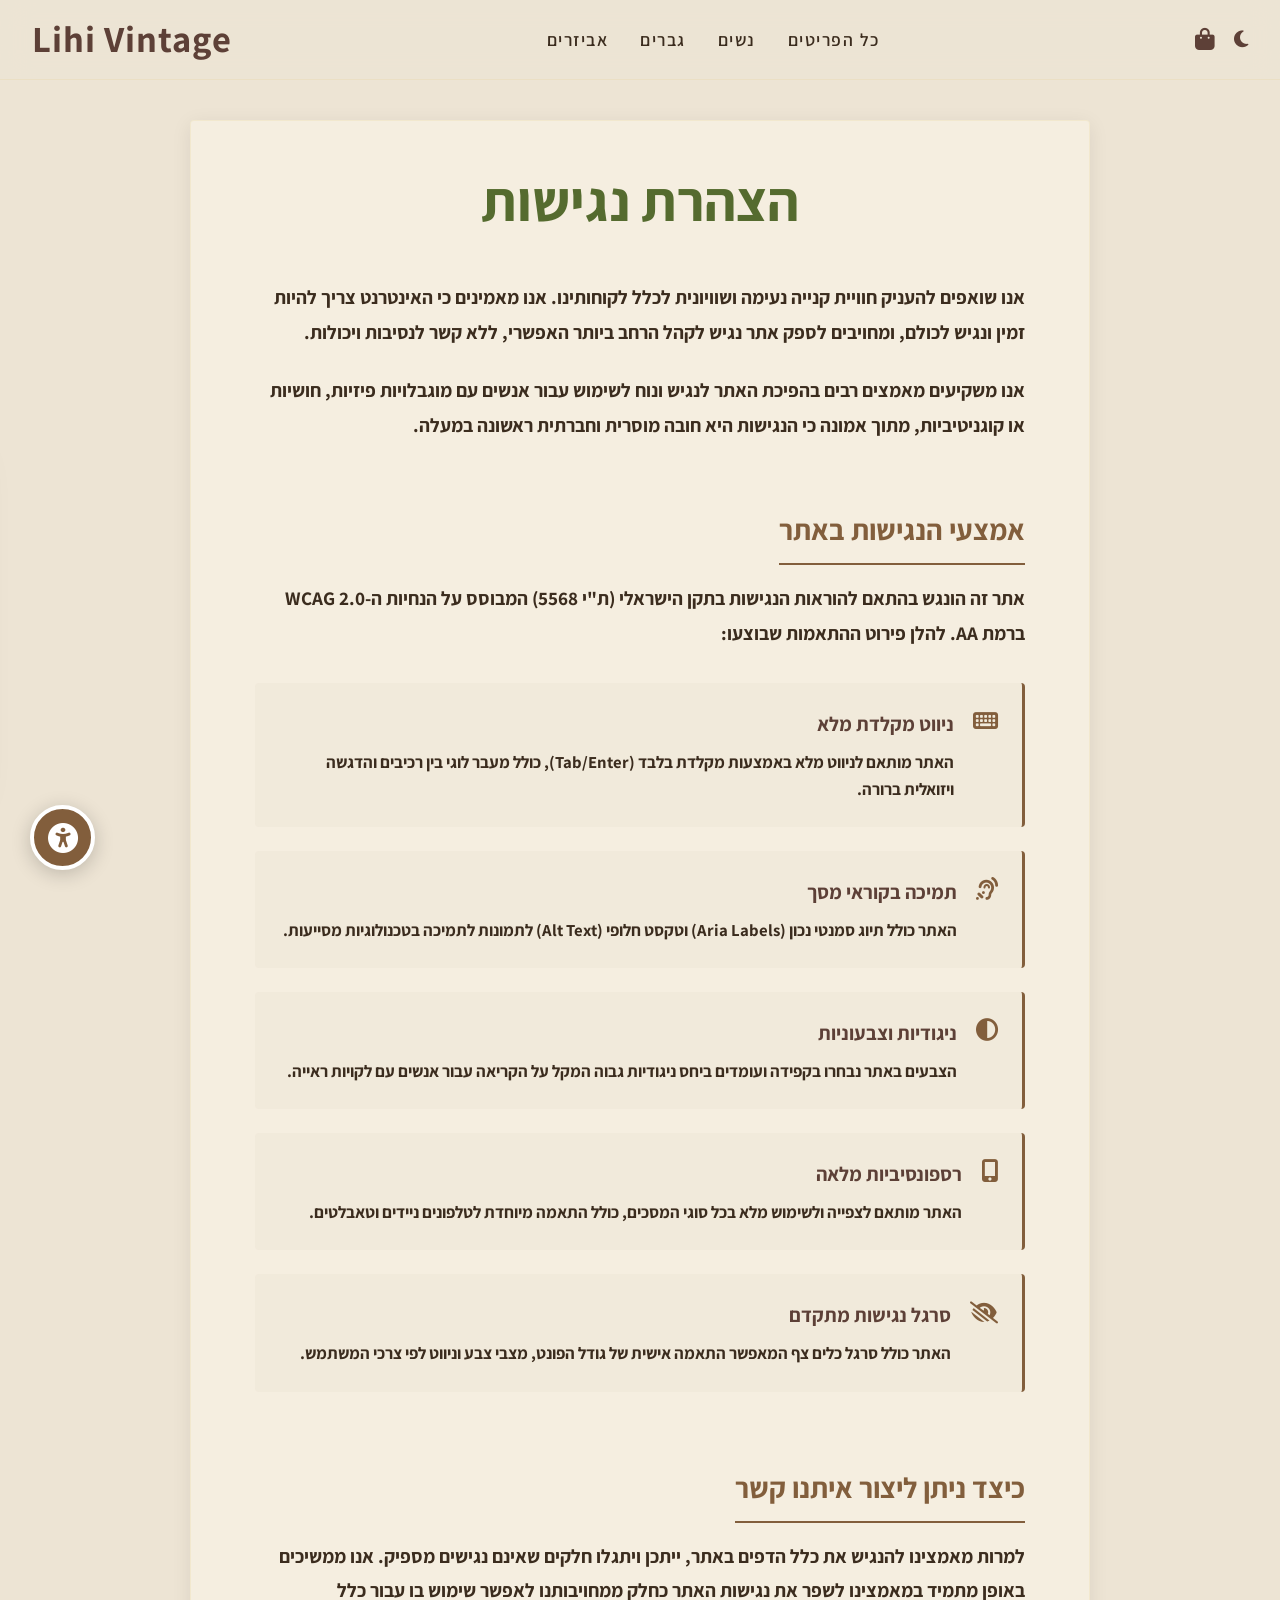
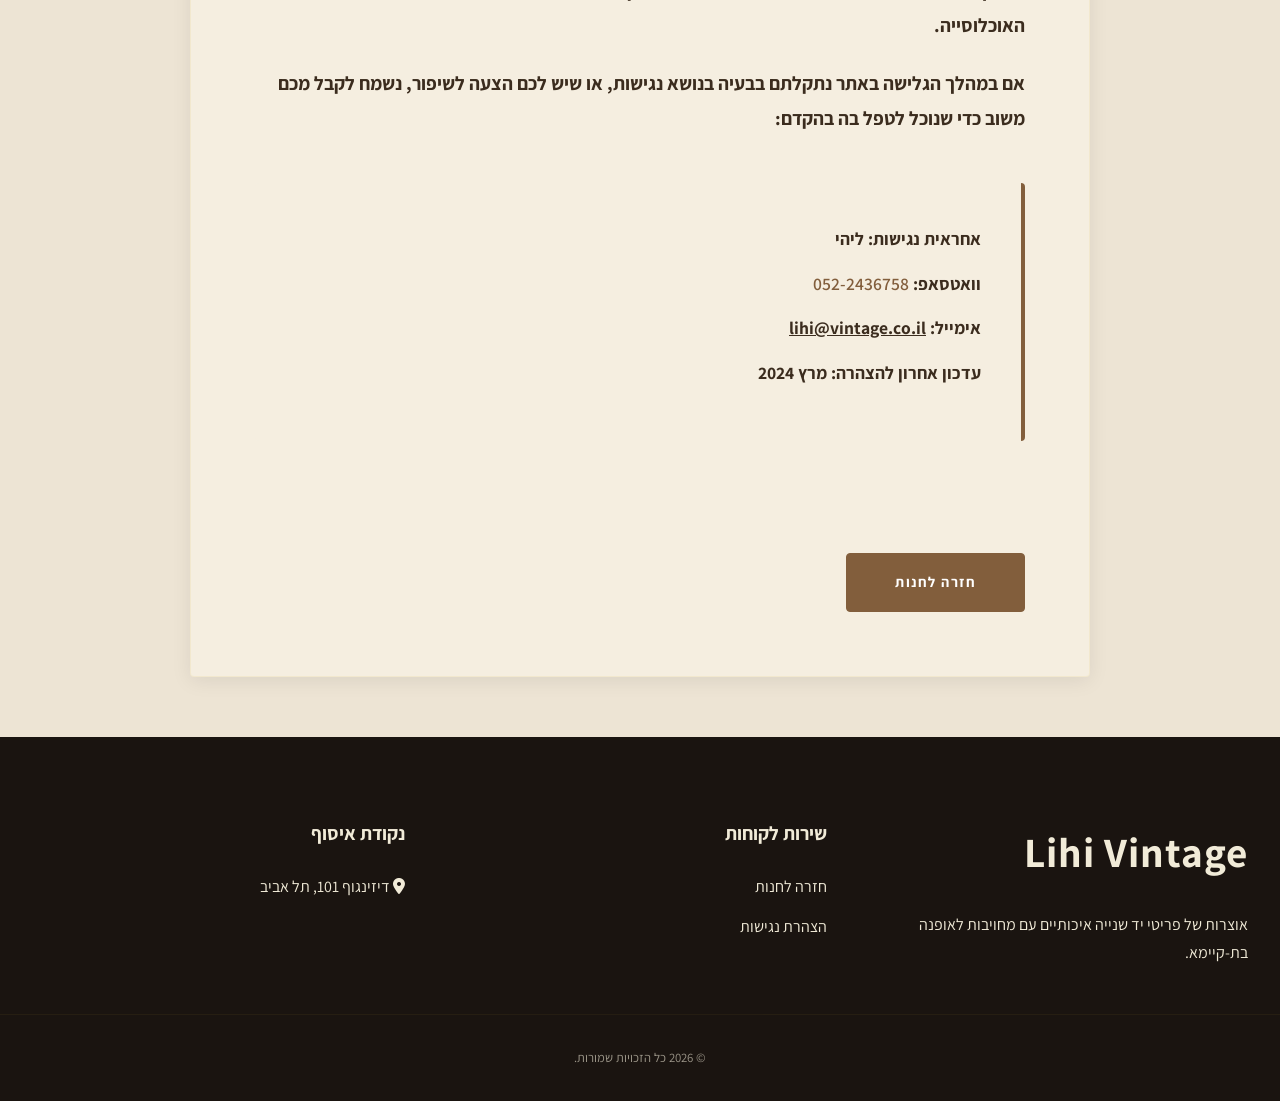
==== accessibility.html @ e2517058 "Add files via upload" ====
<!DOCTYPE html>
<html lang="he" dir="rtl">
<head>
    <meta charset="UTF-8">
    <meta name="viewport" content="width=device-width, initial-scale=1.0">
    <title>הצהרת נגישות | ליהי וינטג'</title>
    <!-- Google Fonts -->
    <link rel="preconnect" href="https://fonts.googleapis.com">
    <link rel="preconnect" href="https://fonts.gstatic.com" crossorigin>
    <link href="https://fonts.googleapis.com/css2?family=Assistant:wght@200;400;600;700&family=Playfair+Display:ital,wght@0,400;0,700;1,400&display=swap" rel="stylesheet">
    <!-- Font Awesome -->
    <link rel="stylesheet" href="https://cdnjs.cloudflare.com/ajax/libs/font-awesome/6.4.0/css/all.min.css">
    <!-- Style -->
    <link rel="stylesheet" href="style.css">
    <style>
        .page-content {
            padding: 40px 0 60px;
            min-height: 50vh;
        }
        .statement-container {
            max-width: 900px;
            margin: 0 auto;
            background-color: var(--card-bg); /* Subtle lift from background */
            padding: 2rem 4rem 4rem;
            border-radius: var(--border-radius);
            box-shadow: var(--shadow);
            border: 1px solid var(--footer-border); /* Subtle border for structure */
        }
        .statement-container h1 {
            font-size: 3.5rem;
            margin: 0 0 2rem 0;
            color: var(--secondary-color); /* Premium Vintage Green */
            text-align: center;
        }
        .statement-container h2 {
            font-size: 1.8rem;
            margin: 2.5rem 0 1rem;
            color: var(--accent-color);
            border-bottom: 2px solid var(--accent-color);
            padding-bottom: 0.5rem;
            display: inline-block;
        }
        .statement-container p {
            margin-bottom: 1.5rem;
            line-height: 1.8;
            font-size: 1.2rem;
            color: var(--text-color);
        }
        .statement-container ul {
            margin: 2rem 0;
            padding: 0;
            list-style: none;
        }
        .statement-container li {
            position: relative;
            padding: 1.5rem;
            margin-bottom: 1.5rem;
            background: rgba(var(--accent-color-rgb, 130, 94, 60), 0.03);
            border-right: 3px solid var(--accent-color);
            border-radius: 4px;
            display: flex;
            align-items: flex-start;
            gap: 1.2rem;
            transition: var(--transition);
        }
        .statement-container li:hover {
            background: rgba(var(--accent-color-rgb, 130, 94, 60), 0.08);
            transform: translateX(-5px);
        }
        .statement-container li i {
            font-size: 1.4rem;
            color: var(--accent-color);
            margin-top: 0.2rem;
        }
        .statement-container li strong {
            display: block;
            margin-bottom: 0.5rem;
            color: var(--primary-color);
            font-size: 1.25rem;
        }
        .statement-container li span {
            font-size: 1.05rem;
            color: var(--text-color);
            line-height: 1.5;
        }
        .back-home-link {
            display: inline-block;
            margin: 4rem auto 0;
            padding: 1rem 3rem;
            text-decoration: none;
            border: 1px solid var(--accent-color);
            border-radius: 4px;
            font-weight: 700;
            text-transform: uppercase;
            letter-spacing: 1.5px;
            transition: var(--transition);
        }
        .back-home-link:hover {
            background-color: var(--accent-color);
            color: var(--white);
            transform: translateY(-2px);
        }
        .contact-box {
            background-color: var(--card-bg);
            padding: 2.5rem;
            border-right: 4px solid var(--accent-color);
            margin: 3rem 0;
            border-radius: var(--border-radius);
        }
        .contact-box p {
            margin-bottom: 0.8rem;
            font-size: 1.1rem;
        }
        @media (max-width: 600px) {
            .statement-container {
                padding: 1rem 1.2rem 2.5rem;
            }
            .statement-container h1 {
                font-size: 2.2rem;
                margin-bottom: 1.5rem;
            }
            .page-content {
                padding: 20px 0 40px;
            }
        }
    </style>
</head>
<body>
    <!-- Header -->
    <header>
        <div class="container header-content">
            <div class="header-actions">
                <button id="themeToggle" class="theme-toggle" aria-label="החלפת מצב יום/לילה">
                    <i class="fa-solid fa-moon"></i>
                </button>
                <button class="menu-trigger" aria-label="פתיחת תפריט">
                    <a href="index.html#menu" style="color: inherit;"><i class="fa-solid fa-bars"></i></a>
                </button>
                <a href="index.html#cart" class="cart-trigger" aria-label="צפייה בסל הקניות">
                    <div class="cart-icon">
                        <i class="fa-solid fa-shopping-bag" aria-hidden="true"></i>
                    </div>
                </a>
            </div>
            <nav class="nav-links">
                <a href="index.html">כל הפריטים</a>
                <a href="index.html?cat=women">נשים</a>
                <a href="index.html?cat=men">גברים</a>
                <a href="index.html?cat=accessories">אביזרים</a>
            </nav>
            <div class="logo serif"><a href="index.html" style="color: inherit; text-decoration: none;">Lihi Vintage</a></div>
        </div>
    </header>

    <main class="page-content container">
        <article class="statement-container serif">
            <h1>הצהרת נגישות</h1>
            <p>אנו שואפים להעניק חוויית קנייה נעימה ושוויונית לכלל לקוחותינו. אנו מאמינים כי האינטרנט צריך להיות זמין ונגיש לכולם, ומחויבים לספק אתר נגיש לקהל הרחב ביותר האפשרי, ללא קשר לנסיבות ויכולות.</p>
            
            <p>אנו משקיעים מאמצים רבים בהפיכת האתר לנגיש ונוח לשימוש עבור אנשים עם מוגבלויות פיזיות, חושיות או קוגניטיביות, מתוך אמונה כי הנגישות היא חובה מוסרית וחברתית ראשונה במעלה.</p>
            
            <h2>אמצעי הנגישות באתר</h2>
            <p>אתר זה הונגש בהתאם להוראות הנגישות בתקן הישראלי (ת"י 5568) המבוסס על הנחיות ה-WCAG 2.0 ברמת AA. להלן פירוט ההתאמות שבוצעו:</p>
            <ul>
                <li>
                    <i class="fa-solid fa-keyboard"></i>
                    <div>
                        <strong>ניווט מקלדת מלא</strong>
                        <span>האתר מותאם לניווט מלא באמצעות מקלדת בלבד (Tab/Enter), כולל מעבר לוגי בין רכיבים והדגשה ויזואלית ברורה.</span>
                    </div>
                </li>
                <li>
                    <i class="fa-solid fa-ear-listen"></i>
                    <div>
                        <strong>תמיכה בקוראי מסך</strong>
                        <span>האתר כולל תיוג סמנטי נכון (Aria Labels) וטקסט חלופי (Alt Text) לתמונות לתמיכה בטכנולוגיות מסייעות.</span>
                    </div>
                </li>
                <li>
                    <i class="fa-solid fa-circle-half-stroke"></i>
                    <div>
                        <strong>ניגודיות וצבעוניות</strong>
                        <span>הצבעים באתר נבחרו בקפידה ועומדים ביחס ניגודיות גבוה המקל על הקריאה עבור אנשים עם לקויות ראייה.</span>
                    </div>
                </li>
                <li>
                    <i class="fa-solid fa-mobile-screen-button"></i>
                    <div>
                        <strong>רספונסיביות מלאה</strong>
                        <span>האתר מותאם לצפייה ולשימוש מלא בכל סוגי המסכים, כולל התאמה מיוחדת לטלפונים ניידים וטאבלטים.</span>
                    </div>
                </li>
                <li>
                    <i class="fa-solid fa-eye-low-vision"></i>
                    <div>
                        <strong>סרגל נגישות מתקדם</strong>
                        <span>האתר כולל סרגל כלים צף המאפשר התאמה אישית של גודל הפונט, מצבי צבע וניווט לפי צרכי המשתמש.</span>
                    </div>
                </li>
            </ul>

            <h2>כיצד ניתן ליצור איתנו קשר</h2>
            <p>למרות מאמצינו להנגיש את כלל הדפים באתר, ייתכן ויתגלו חלקים שאינם נגישים מספיק. אנו ממשיכים באופן מתמיד במאמצינו לשפר את נגישות האתר כחלק ממחויבותנו לאפשר שימוש בו עבור כלל האוכלוסייה.</p>
            <p>אם במהלך הגלישה באתר נתקלתם בבעיה בנושא נגישות, או שיש לכם הצעה לשיפור, נשמח לקבל מכם משוב כדי שנוכל לטפל בה בהקדם:</p>
            
            <div class="contact-box serif">
                <p><strong>אחראית נגישות:</strong> ליהי</p>
                <p><strong>וואטסאפ:</strong> <a href="https://wa.me/972522436758" style="color: var(--accent-color); font-weight: 600;">052-2436758</a></p>
                <p><strong>אימייל:</strong> <a href="mailto:lihi@vintage.co.il" style="color: inherit; text-decoration: underline;">lihi@vintage.co.il</a></p>
                <p><strong>עדכון אחרון להצהרה:</strong> מרץ 2024</p>
            </div>

            <a href="index.html" class="btn btn-primary back-home-link">חזרה לחנות</a>
        </article>
    </main>

    <!-- Footer -->
    <footer>
        <div class="container footer-content">
            <div class="footer-section">
                <div class="footer-logo serif">Lihi Vintage</div>
                <p>אוצרות של פריטי יד שנייה איכותיים עם מחויבות לאופנה בת-קיימא.</p>
            </div>
            <div class="footer-section">
                <h3>שירות לקוחות</h3>
                <ul class="footer-links">
                    <li><a href="index.html">חזרה לחנות</a></li>
                    <li><a href="accessibility.html">הצהרת נגישות</a></li>
                </ul>
            </div>
            <div class="footer-section">
                <h3>נקודת איסוף</h3>
                <p><i class="fa-solid fa-location-dot"></i> דיזינגוף 101, תל אביב</p>
            </div>
        </div>
        <div class="container footer-bottom">
            <p>&copy; 2026 כל הזכויות שמורות.</p>
        </div>
    </footer>
    <script>
        // Simple Theme Setup for Static Pages
        const themeToggle = document.getElementById('themeToggle');
        const html = document.documentElement;

        function setupTheme() {
            const savedTheme = localStorage.getItem('lihi-theme') || 'light';
            html.setAttribute('data-theme', savedTheme);
            updateThemeIcon(savedTheme);
        }

        function updateThemeIcon(theme) {
            if (!themeToggle) return;
            const icon = themeToggle.querySelector('i');
            icon.className = theme === 'dark' ? 'fa-solid fa-sun' : 'fa-solid fa-moon';
        }

        themeToggle.addEventListener('click', () => {
            const currentTheme = html.getAttribute('data-theme');
            const newTheme = currentTheme === 'light' ? 'dark' : 'light';
            html.setAttribute('data-theme', newTheme);
            localStorage.setItem('lihi-theme', newTheme);
            updateThemeIcon(newTheme);
        });

        setupTheme();
    </script>
    <script src="accessibility-bar.js"></script>
</body>
</html>
---- style.css ----
:root {
    /* Light Theme Colors (Relaxed Boutique Feel) */
    --primary-color: #5d4037;
    --primary-light: #8d6e63;
    --secondary-color: #556b2f;
    --accent-color: #825e3c;
    --bg-color: #ede4d4;        /* Warm Linen/Sand */
    --card-bg: #f5eee0;         /* Soft Off-White Surface */
    --text-color: #3b2c1e;      /* Deep Brown (Softer than black) */
    --white: #ffffff;
    --header-bg: rgba(237, 228, 212, 0.95);
    --footer-bg: #1a1410;
    --footer-text: #f1ebd8;
    --footer-border: rgba(212, 175, 55, 0.1);
    
    /* Global Settings */
    
    /* Global Settings */
    --transition: all 0.3s cubic-bezier(0.4, 0, 0.2, 1);
    --shadow: 0 4px 20px rgba(0, 0, 0, 0.08);
    --border-radius: 4px;
    --header-height: 80px;
}

[data-theme="dark"] {
    --primary-color: #f1ebd8;   /* Warm Ivory for text */
    --accent-color: #d4af37;    /* Metallic Gold */
    --bg-color: #1a1410;        /* Deep Coffee */
    --card-bg: #211b15;         /* Lighter Coffee Surface */
    --text-color: #f1ebd8;      /* Warm Ivory for text */
    --white: #ffffff;           /* Pure white for strict cases */
    --header-bg: rgba(26, 20, 16, 0.95);
    --footer-bg: #120e0a;
    --footer-text: #f1ebd8;
    --footer-border: rgba(212, 175, 55, 0.1);
    --shadow: 0 10px 40px rgba(0, 0, 0, 0.6);
}

/* Global fixes for Dark Mode Contrast - Force dark text on light/gold buttons */
[data-theme="dark"] .btn-primary,
[data-theme="dark"] .filter-btn.active,
[data-theme="dark"] .cart-badge,
[data-theme="dark"] .add-to-cart-btn:not(.in-cart),
[data-theme="dark"] .mobile-links a.active {
    color: #1a1410 !important;
    font-weight: 700;
}

[data-theme="dark"] .add-to-cart-btn.in-cart {
    background-color: var(--secondary-color);
    color: #fff !important;
}

* {
    margin: 0;
    padding: 0;
    box-sizing: border-box;
}

body {
    font-family: 'Assistant', sans-serif;
    background-color: var(--bg-color);
    color: var(--text-color);
    line-height: 1.7;
    overflow-x: hidden;
}

h1, h2, h3, h4, .serif {
    font-family: 'Assistant', sans-serif;
    font-weight: 700;
    letter-spacing: normal;
}

a {
    text-decoration: none;
    color: inherit;
    transition: var(--transition);
}

ul {
    list-style: none;
}

button {
    cursor: pointer;
    border: none;
    outline: none;
    background: none;
    font-family: inherit;
    transition: var(--transition);
}

button:focus-visible, a:focus-visible {
    outline: 2px solid var(--accent-color);
    outline-offset: 4px;
}

.container {
    max-width: 1400px;
    margin: 0 auto;
    padding: 0 2rem;
}

/* Header & Navigation */
header {
    height: var(--header-height);
    background-color: var(--header-bg);
    backdrop-filter: blur(15px); /* Increased blur for more glassmorphism feel */
    display: flex;
    align-items: center;
    position: sticky;
    top: 0;
    z-index: 1000;
    border-bottom: 1px solid var(--footer-border);
}

.header-content {
    display: flex;
    justify-content: space-between;
    align-items: center;
    width: 100%;
}

.logo {
    font-size: 2.3rem;
    letter-spacing: 1px;
    color: var(--primary-color);
    font-weight: 700;
    font-family: 'Assistant', sans-serif;
    white-space: nowrap;
}

.nav-links {
    display: flex;
    gap: 2rem;
}

.nav-links a {
    font-size: 1.1rem;
    font-weight: 600;
    text-transform: uppercase;
    letter-spacing: 1.5px;
    position: relative;
    padding: 0.2rem 0;
}

.nav-links a::after {
    content: '';
    position: absolute;
    bottom: -5px;
    left: 0;
    width: 0;
    height: 1px;
    background-color: var(--accent-color);
    transition: var(--transition);
}

.nav-links a:hover::after,
.nav-links a.active::after {
    width: 100%;
}

.header-actions {
    display: flex;
    align-items: center;
    gap: 1.2rem;
}

.theme-toggle {
    background: none;
    border: none;
    cursor: pointer;
    font-size: 1.2rem;
    color: var(--primary-color);
    display: flex;
    align-items: center;
    justify-content: center;
}

.cart-icon {
    position: relative;
    font-size: 1.4rem;
    color: var(--primary-color);
}

.cart-badge {
    position: absolute;
    top: -8px;
    left: -10px; /* Changed from right for RTL */
    background-color: var(--accent-color);
    color: var(--white);
    font-size: 0.7rem;
    width: 18px;
    height: 18px;
    border-radius: 50%;
    display: flex;
    align-items: center;
    justify-content: center;
    font-weight: bold;
}

.menu-trigger {
    display: none;
    font-size: 1.5rem;
    color: var(--primary-color);
}

/* Hero Section */
.hero {
    height: 80vh;
    background: linear-gradient(rgba(0,0,0,0.5), rgba(0,0,0,0.5)), url('images/hero-bg.jpg');
    background-size: cover;
    background-position: center;
    display: flex;
    align-items: center;
    justify-content: center;
    text-align: center;
    color: var(--white); /* This uses white in light mode, but becomes dark in dark mode according to previous step! I should use a fixed light color or a specific variable that is always light. */
    margin-bottom: 4rem;
}

[data-theme="dark"] .hero {
    color: #fdfbf7; /* Force light parchment in dark mode */
}

.hero-content {
    max-width: 800px;
    padding: 0 2rem;
    margin: 0 auto;
}

.hero-content h1 {
    font-size: 4rem;
    margin-bottom: 1rem;
    text-shadow: 2px 2px 10px rgba(0,0,0,0.5);
    color: inherit;
}

.hero-content p {
    font-size: 1.2rem;
    max-width: 600px;
    margin: 0 auto 2rem;
    font-weight: 300;
    text-shadow: 2px 2px 10px rgba(0,0,0,0.5);
}

.btn-primary {
    background-color: var(--accent-color);
    color: #fff;
    padding: 1rem 2.5rem;
    text-transform: uppercase;
    letter-spacing: 2px;
    font-size: 0.9rem;
    font-weight: 600;
    border: 1px solid var(--accent-color);
    cursor: pointer;
    transition: var(--transition);
}

.btn-primary:hover {
    background-color: transparent;
    color: var(--accent-color);
}

[data-theme="dark"] .btn-primary {
    color: var(--bg-color) !important; /* Dark text on gold background */
}

[data-theme="dark"] .btn-primary:hover {
    color: var(--accent-color) !important;
}

.btn-outline {
    background-color: transparent;
    border: 1px solid var(--primary-color);
    color: var(--primary-color);
    padding: 0.8rem 2rem;
    text-transform: uppercase;
    letter-spacing: 1px;
    font-size: 0.85rem;
    font-weight: 600;
    cursor: pointer;
    transition: var(--transition);
    border-radius: 4px;
}

.btn-outline:hover {
    background-color: var(--primary-color);
    color: var(--white);
}

[data-theme="dark"] .btn-outline {
    border-color: var(--accent-color);
    color: var(--accent-color);
}

[data-theme="dark"] .btn-outline:hover {
    background-color: var(--accent-color);
    color: var(--bg-color);
}
.filters {
    margin-bottom: 3rem;
    display: flex;
    justify-content: center;
    gap: 1rem;
    flex-wrap: wrap;
}

.filter-btn {
    padding: 0.6rem 2rem;
    border: 1px solid var(--primary-color);
    border-radius: 30px;
    font-size: 1.05rem;
    font-weight: 600;
    color: var(--text-color);
    background-color: transparent;
    letter-spacing: 1px;
    cursor: pointer;
    transition: var(--transition);
}

.filter-btn.active {
    background-color: var(--primary-color);
    color: var(--bg-color); /* Contrast text */
    border-color: var(--primary-color);
}

/* Product Grid */
.products-grid {
    display: grid;
    grid-template-columns: repeat(auto-fill, minmax(300px, 1fr));
    gap: 3rem 2rem;
    margin-bottom: 6rem;
}

.product-card {
    background-color: var(--card-bg);
    transition: var(--transition);
    box-shadow: var(--shadow);
    border: 1px solid rgba(255, 255, 255, 0.03);
    border-radius: 8px; /* Slightly more rounded */
}

[data-theme="dark"] .product-card {
    border-color: rgba(212, 175, 55, 0.08); /* Sophisticated gold stitch effect */
}

.product-image {
    position: relative;
    height: 400px;
    overflow: hidden;
    margin-bottom: 1rem;
}

.product-image img {
    width: 100%;
    height: 100%;
    object-fit: cover;
    transition: transform 0.6s ease;
}

.product-card:hover .product-image img {
    transform: scale(1.05);
}

.product-info {
    text-align: center;
    padding: 1.5rem;
}

.product-category {
    font-size: 0.8rem;
    text-transform: uppercase;
    color: var(--accent-color);
    margin-bottom: 0.5rem;
    letter-spacing: 1px;
}

.product-title {
    font-size: 1.2rem;
    margin-bottom: 0.3rem;
    color: var(--primary-color);
}

.product-size {
    font-size: 0.85rem;
    color: var(--text-muted);
    margin-bottom: 0.8rem;
}

.product-price {
    font-size: 1.2rem;
    font-weight: 700;
    color: var(--accent-color);
    margin-bottom: 1.2rem;
}

.add-to-cart-btn {
    width: 100%;
    padding: 0.8rem;
    background-color: var(--primary-color);
    color: var(--bg-color);
    border: 1px solid var(--primary-color);
    border-radius: 4px;
    font-weight: 600;
    font-size: 0.9rem;
    transition: var(--transition);
    cursor: pointer;
    text-transform: uppercase;
    letter-spacing: 1px;
}

.add-to-cart-btn.in-cart {
    background-color: var(--secondary-color);
    border-color: var(--secondary-color);
    color: #fff;
}

.add-to-cart-btn.in-cart:hover {
    background-color: var(--accent-color);
    border-color: var(--accent-color);
    opacity: 0.9;
}

/* Cart Drawer */
.cart-overlay {
    position: fixed;
    top: 0;
    right: 0;
    width: 100%;
    height: 100%;
    background-color: rgba(0,0,0,0.5);
    z-index: 2000;
    opacity: 0;
    visibility: hidden;
    transition: var(--transition);
}

.cart-overlay.open {
    opacity: 1;
    visibility: visible;
}

.cart-drawer {
    position: fixed;
    top: 0;
    right: -450px; /* Slide from right */
    width: 450px;
    max-width: 100%;
    height: 100%;
    background-color: var(--bg-color);
    color: var(--text-color);
    z-index: 2001;
    padding: 2rem;
    display: flex;
    flex-direction: column;
    transition: 0.5s ease-in-out;
    box-shadow: -5px 0 30px rgba(0,0,0,0.1); /* Shadow on the left */
}

.cart-overlay.open .cart-drawer {
    right: 0;
}

.cart-header {
    display: flex;
    justify-content: space-between;
    align-items: center;
    margin-bottom: 2rem;
    border-bottom: 1px solid rgba(0, 0, 0, 0.05);
    padding-bottom: 1rem;
}

[data-theme="dark"] .cart-header,
[data-theme="dark"] .cart-footer {
    border-color: rgba(255, 255, 255, 0.05);
}

.close-cart {
    font-size: 1.5rem;
    color: var(--primary-color);
}

.cart-items {
    flex: 1;
    overflow-y: auto;
}

.cart-item {
    display: grid;
    grid-template-columns: 80px 1fr auto;
    gap: 1rem;
    margin-bottom: 1.5rem;
    align-items: center;
    text-align: right;
}

.cart-item img {
    width: 80px;
    height: 100px;
    object-fit: cover;
}

.cart-item-info h4 {
    font-size: 0.95rem;
    margin-bottom: 0.2rem;
    color: var(--primary-color);
}

.cart-item-size {
    font-size: 0.85rem;
    color: var(--text-muted);
    margin-bottom: 0.2rem;
}

.cart-item-price {
    font-size: 0.9rem;
    color: var(--accent-color); /* Bronze/Gold for price visibility */
}

.remove-item {
    color: #ff5252;
    font-size: 1.1rem;
    cursor: pointer;
    background: none;
    border: none;
    padding: 0;
}

.cart-footer {
    border-top: 1px solid rgba(0, 0, 0, 0.05);
    padding-top: 2rem;
}

.cart-total {
    display: flex;
    justify-content: space-between;
    font-size: 1.2rem;
    font-weight: 700;
    margin-bottom: 1.5rem;
}

.btn-checkout {
    display: block;
    width: 100%;
    background-color: var(--primary-color);
    color: var(--bg-color); /* Correctly use contrast */
    padding: 1.2rem;
    text-align: center;
    font-weight: 700;
    text-transform: uppercase;
    letter-spacing: 1.5px;
    cursor: pointer;
    transition: var(--transition);
}

.btn-checkout:hover {
    background-color: var(--accent-color);
    color: #fff;
}

[data-theme="dark"] .btn-checkout {
    background-color: var(--accent-color);
    color: #1a1410 !important; /* Force dark text on gold button in dark mode */
}

[data-theme="dark"] .btn-checkout:hover {
    background-color: #f1ebd8;
}

/* Modal */
.modal-overlay {
    position: fixed;
    top: 0;
    left: 0;
    width: 100%;
    height: 100%;
    background-color: rgba(0,0,0,0.8);
    z-index: 5000;
    display: none;
    align-items: center;
    justify-content: center;
    padding: 1rem;
}

.modal {
    background-color: var(--card-bg);
    width: 100%;
    max-width: 500px;
    padding: 0;
    position: relative;
    border-radius: var(--border-radius);
    text-align: right;
    box-shadow: 0 10px 50px rgba(0,0,0,0.3);
    display: flex;
    flex-direction: column;
    max-height: 85vh;
}

.modal-header {
    padding: 1.5rem 2rem;
    border-bottom: 1px solid rgba(212, 175, 55, 0.1);
    flex-shrink: 0;
    position: relative;
}

.modal-header h2 {
    margin: 0;
    text-align: center;
    color: var(--primary-color);
    font-size: 1.5rem;
}

.modal-body {
    padding: 2rem;
    overflow-y: auto;
    flex: 1;
}

.modal-footer {
    padding: 1.5rem 2rem;
    border-top: 1px solid rgba(212, 175, 55, 0.1);
    flex-shrink: 0;
}

#checkoutForm {
    display: flex;
    flex-direction: column;
    flex: 1;
    overflow: hidden; /* Form doesn't scroll, its body does */
}

.modal-header .close-cart {
    position: absolute;
    left: 1.5rem;
    top: 50%;
    transform: translateY(-50%);
    background: none;
    border: none;
    padding: 0;
    cursor: pointer;
}

.form-group {
    margin-bottom: 1.2rem;
}

.form-group label {
    display: block;
    margin-bottom: 0.5rem;
    font-size: 0.9rem;
    color: var(--text-color);
}

.form-group input, 
.form-group textarea {
    width: 100%;
    padding: 0.8rem;
    border: 1px solid var(--primary-light);
    background-color: var(--bg-color);
    color: var(--text-color);
    border-radius: var(--border-radius);
    text-align: right;
    font-family: inherit;
    font-size: 1rem;
}

.payment-info {
    background-color: var(--bg-color);
    padding: 1rem;
    margin-bottom: 1.5rem;
    border-radius: var(--border-radius);
    font-size: 0.9rem;
    border: 1px dashed var(--accent-color);
    color: var(--text-color);
}

.payment-info strong {
    color: var(--accent-color);
}

/* Dark Mode Modal Tuning */
[data-theme="dark"] .form-group input,
[data-theme="dark"] .form-group textarea {
    border-color: rgba(212, 175, 55, 0.2);
    background-color: rgba(26, 20, 16, 0.5);
}

[data-theme="dark"] .payment-info {
    background-color: rgba(212, 175, 55, 0.05);
}

/* Footer */
footer {
    background-color: var(--footer-bg);
    color: var(--footer-text);
    padding: 5rem 0 2rem;
}

.footer-content {
    display: grid;
    grid-template-columns: repeat(auto-fit, minmax(250px, 1fr));
    gap: 3rem;
    margin-bottom: 3rem;
}

.footer-logo {
    font-size: 2.6rem;
    margin-bottom: 1.5rem;
    color: var(--footer-text);
    font-weight: 700;
    letter-spacing: 1px;
}

.footer-section h3 {
    font-size: 1.2rem;
    margin-bottom: 1.5rem;
}

.footer-links li {
    margin-bottom: 0.8rem;
}

.footer-bottom {
    border-top: 1px solid var(--footer-border);
    padding-top: 2rem;
    text-align: center;
    font-size: 0.8rem;
    color: var(--footer-text);
    opacity: 0.6;
}

/* Mobile Nav Overlay Style */
.drawer-open {
    overflow: hidden !important;
}

.cart-overlay {
    position: fixed;
    top: 0;
    left: 0;
    width: 100%;
    height: 100%;
    background-color: rgba(26, 20, 16, 0.7); /* Deeper dimmed warm overlay */
    z-index: 5000;
    opacity: 0;
    visibility: hidden;
    transition: var(--transition);
}

.cart-overlay.open {
    opacity: 1;
    visibility: visible;
}

.mobile-nav-overlay {
    position: fixed;
    top: 0;
    right: 0;
    width: 100%;
    height: 100%;
    background-color: var(--bg-color); /* Correctly use theme background */
    backdrop-filter: blur(10px);
    z-index: 4000;
    padding: 2rem;
    opacity: 0;
    visibility: hidden;
    transform: translateY(-20px);
    transition: var(--transition);
}

.mobile-nav-overlay.open {
    opacity: 1;
    visibility: visible;
    transform: translateY(0);
}

.mobile-nav-content {
    display: flex;
    flex-direction: column;
    align-items: center;
    gap: 3rem;
    margin-top: 5rem;
}

.close-mobile-nav {
    position: absolute;
    top: 1.5rem;
    left: 1.5rem;
    font-size: 2rem;
    color: var(--primary-color);
}

.mobile-logo {
    font-size: 1.8rem;
    color: var(--primary-color);
    margin-bottom: 2rem;
    font-weight: 700;
    letter-spacing: 1px;
    white-space: nowrap;
}

.mobile-links {
    display: flex;
    flex-direction: column;
    gap: 2rem;
    text-align: center;
}

.mobile-links a {
    font-size: 1.5rem;
    font-weight: 600;
    text-transform: uppercase;
    padding: 0.5rem 1.5rem;
    border-radius: 50px;
    transition: var(--transition);
}

.mobile-links a.active {
    background-color: var(--accent-color);
    color: #1a1410; /* Dark text on active link for contrast */
    box-shadow: 0 4px 15px rgba(0, 0, 0, 0.2);
}

/* Responsive */
@media (max-width: 1024px) {
    .container {
        padding: 0 1.5rem;
    }
    .hero-content h1 {
        font-size: 3rem;
    }
}

@media (max-width: 768px) {
    .container {
        padding: 0 1.5rem;
    }
    .hero-content {
        padding: 0 0.5rem;
    }
    .hero-content h1 {
        font-size: 1.2rem;
        white-space: nowrap;
    }
    .hero-content p {
        font-size: 1rem;
    }
    .nav-links {
        display: none;
    }
    .menu-trigger {
        display: block;
    }
    .cart-drawer {
        width: 100%;
        right: -100%;
    }
    .hero-content h1 {
        font-size: 2.5rem;
    }
    .products-grid {
        grid-template-columns: repeat(auto-fill, minmax(250px, 1fr));
    }
    .logo {
        font-size: 1.6rem;
    }
    .header-content {
        padding: 0 1rem;
    }
}
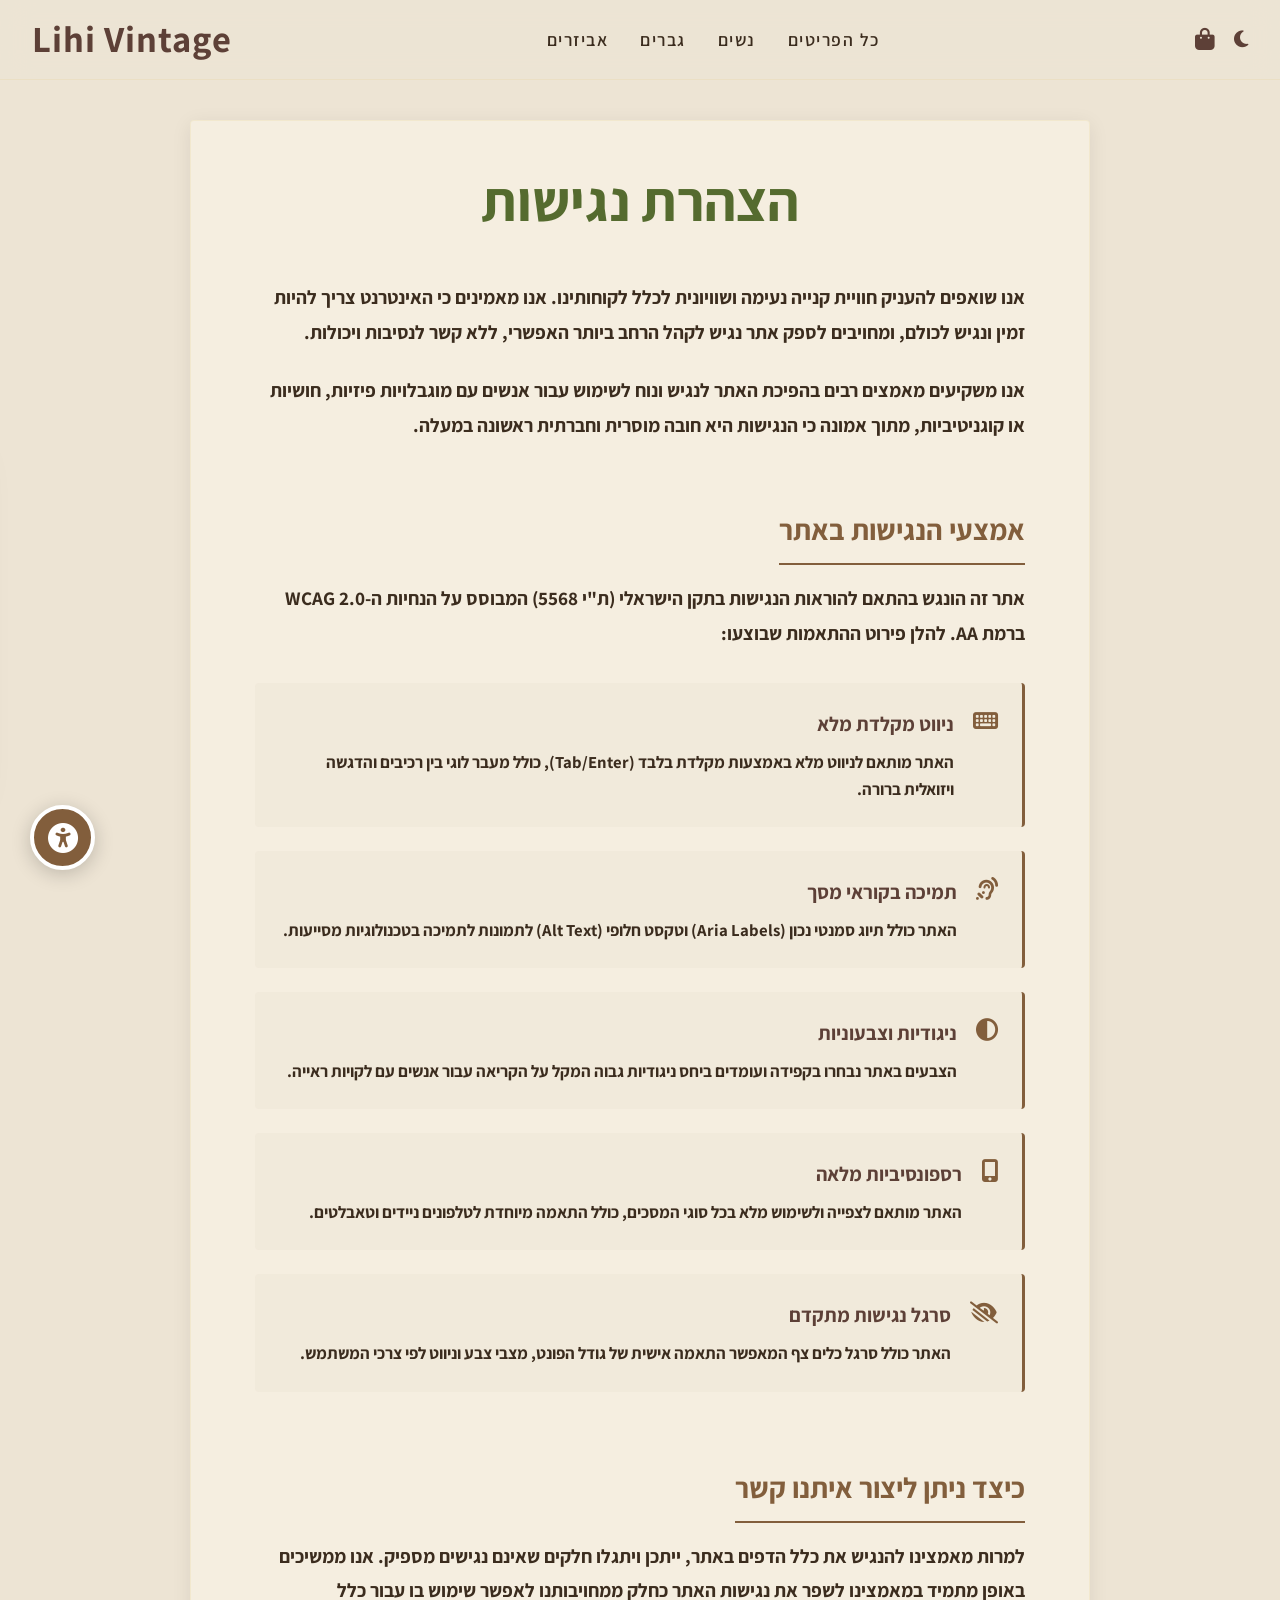
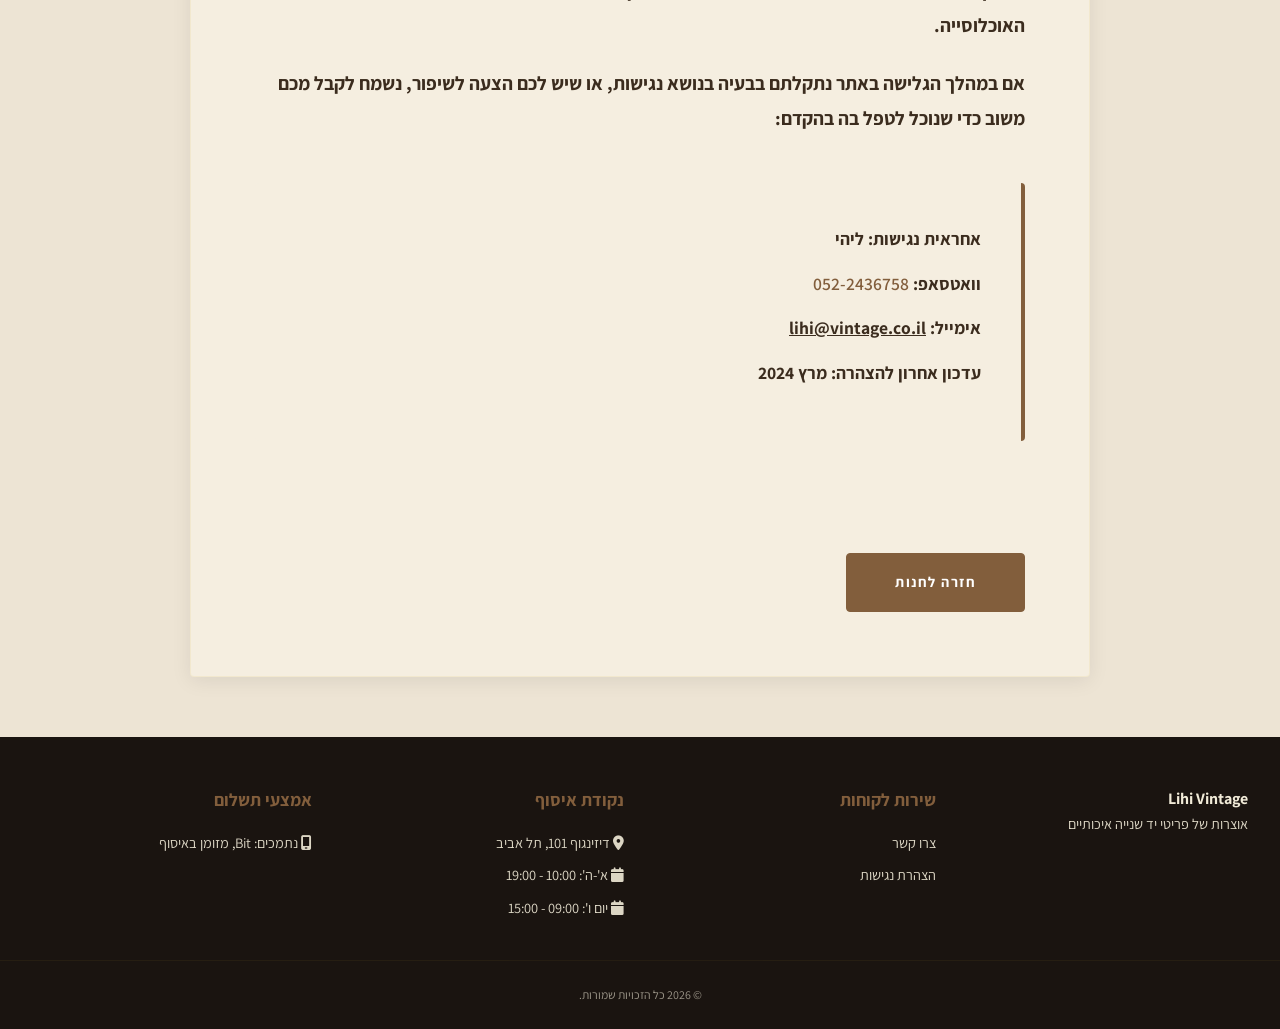
==== commit e82d3001: "Add files via upload" ====
--- a/accessibility.html
+++ b/accessibility.html
@@ -219,18 +219,24 @@
         <div class="container footer-content">
             <div class="footer-section">
                 <div class="footer-logo serif">Lihi Vintage</div>
-                <p>אוצרות של פריטי יד שנייה איכותיים עם מחויבות לאופנה בת-קיימא.</p>
+                <p>אוצרות של פריטי יד שנייה איכותיים</p>
             </div>
             <div class="footer-section">
                 <h3>שירות לקוחות</h3>
                 <ul class="footer-links">
-                    <li><a href="index.html">חזרה לחנות</a></li>
+                    <li><a href="https://wa.me/972522436758" target="_blank" rel="noopener">צרו קשר</a></li>
                     <li><a href="accessibility.html">הצהרת נגישות</a></li>
                 </ul>
             </div>
             <div class="footer-section">
                 <h3>נקודת איסוף</h3>
                 <p><i class="fa-solid fa-location-dot"></i> דיזינגוף 101, תל אביב</p>
+                <p><i class="fa-solid fa-calendar"></i> א'-ה': 10:00 - 19:00</p>
+                <p><i class="fa-solid fa-calendar"></i> יום ו': 09:00 - 15:00</p>
+            </div>
+            <div class="footer-section">
+                <h3>אמצעי תשלום</h3>
+                <p><i class="fa-solid fa-mobile-screen"></i> נתמכים: Bit, מזומן באיסוף</p>
             </div>
         </div>
         <div class="container footer-bottom">
--- a/style.css
+++ b/style.css
@@ -429,7 +429,7 @@
     right: 0;
     width: 100%;
     height: 100%;
-    background-color: rgba(0,0,0,0.5);
+    background-color: rgba(26, 20, 16, 0.7);
     z-index: 2000;
     opacity: 0;
     visibility: hidden;
@@ -484,6 +484,8 @@
 .cart-items {
     flex: 1;
     overflow-y: auto;
+    padding-left: 1rem; /* Space for scrollbar */
+    padding-right: 0.5rem;
 }
 
 .cart-item {
@@ -524,7 +526,18 @@
     cursor: pointer;
     background: none;
     border: none;
-    padding: 0;
+    padding: 10px; /* Increased touch target for accessibility */
+    margin-left: 15px; /* Separate from scrollbar on left in RTL */
+    display: flex;
+    align-items: center;
+    justify-content: center;
+    transition: var(--transition);
+    border-radius: 50%;
+}
+
+.remove-item:hover {
+    background-color: rgba(255, 82, 82, 0.1);
+    transform: scale(1.1);
 }
 
 .cart-footer {
@@ -694,40 +707,54 @@
 footer {
     background-color: var(--footer-bg);
     color: var(--footer-text);
-    padding: 5rem 0 2rem;
+    padding: 3rem 0 1.5rem;
 }
 
 .footer-content {
     display: grid;
-    grid-template-columns: repeat(auto-fit, minmax(250px, 1fr));
-    gap: 3rem;
-    margin-bottom: 3rem;
-}
-
-.footer-logo {
-    font-size: 2.6rem;
-    margin-bottom: 1.5rem;
-    color: var(--footer-text);
-    font-weight: 700;
-    letter-spacing: 1px;
+    grid-template-columns: repeat(auto-fit, minmax(200px, 1fr));
+    gap: 2rem;
+    margin-bottom: 2rem;
 }
 
 .footer-section h3 {
-    font-size: 1.2rem;
-    margin-bottom: 1.5rem;
-}
-
-.footer-links li {
-    margin-bottom: 0.8rem;
+    font-size: 1.1rem;
+    margin-bottom: 1rem;
+    color: var(--accent-color);
+}
+
+.footer-section p, .footer-links li {
+    font-size: 0.9rem;
+    margin-bottom: 0.5rem;
+    opacity: 0.9;
 }
 
 .footer-bottom {
     border-top: 1px solid var(--footer-border);
-    padding-top: 2rem;
+    padding-top: 1.5rem;
     text-align: center;
-    font-size: 0.8rem;
+    font-size: 0.75rem;
     color: var(--footer-text);
     opacity: 0.6;
+}
+
+@media (max-width: 768px) {
+    footer {
+        padding: 2.5rem 0 1.5rem;
+        text-align: center;
+    }
+    .footer-content {
+        grid-template-columns: 1fr 1fr;
+        gap: 2rem 1rem;
+    }
+    .footer-section:first-child {
+        grid-column: span 2;
+        margin-bottom: 1rem;
+    }
+    .footer-section i {
+        display: block;
+        margin-bottom: 0.3rem;
+    }
 }
 
 /* Mobile Nav Overlay Style */
@@ -741,7 +768,7 @@
     left: 0;
     width: 100%;
     height: 100%;
-    background-color: rgba(26, 20, 16, 0.7); /* Deeper dimmed warm overlay */
+    background-color: rgba(26, 20, 16, 0.7) !important;
     z-index: 5000;
     opacity: 0;
     visibility: hidden;
@@ -759,42 +786,57 @@
     right: 0;
     width: 100%;
     height: 100%;
-    background-color: var(--bg-color); /* Correctly use theme background */
-    backdrop-filter: blur(10px);
+    background-color: rgba(26, 20, 16, 0.7);
+    backdrop-filter: none;
     z-index: 4000;
-    padding: 2rem;
     opacity: 0;
     visibility: hidden;
-    transform: translateY(-20px);
     transition: var(--transition);
 }
 
 .mobile-nav-overlay.open {
     opacity: 1;
     visibility: visible;
-    transform: translateY(0);
 }
 
 .mobile-nav-content {
+    position: fixed;
+    top: 0;
+    right: -280px; /* Slide from right */
+    width: 280px;
+    max-width: 80%;
+    height: 100%;
+    background-color: var(--bg-color);
+    z-index: 4001;
+    padding: 2rem 1.2rem;
     display: flex;
     flex-direction: column;
     align-items: center;
-    gap: 3rem;
-    margin-top: 5rem;
+    transition: 0.4s cubic-bezier(0.165, 0.84, 0.44, 1);
+    box-shadow: -5px 0 25px rgba(0,0,0,0.15); /* Shadow on the left */
+}
+
+.mobile-nav-overlay.open .mobile-nav-content {
+    right: 0;
 }
 
 .close-mobile-nav {
     position: absolute;
     top: 1.5rem;
-    left: 1.5rem;
-    font-size: 2rem;
-    color: var(--primary-color);
-}
-
-.mobile-logo {
+    right: 1.5rem; /* Reversed for drawer context */
     font-size: 1.8rem;
     color: var(--primary-color);
-    margin-bottom: 2rem;
+}
+
+.mobile-logo-box {
+    margin-top: 3rem;
+    margin-bottom: 4rem;
+    text-align: center;
+}
+
+.mobile-logo {
+    font-size: 1.4rem;
+    color: var(--primary-color);
     font-weight: 700;
     letter-spacing: 1px;
     white-space: nowrap;
@@ -808,8 +850,8 @@
 }
 
 .mobile-links a {
-    font-size: 1.5rem;
-    font-weight: 600;
+    font-size: 1.15rem;
+    font-weight: 700;
     text-transform: uppercase;
     padding: 0.5rem 1.5rem;
     border-radius: 50px;
@@ -869,3 +911,116 @@
         padding: 0 1rem;
     }
 }
+/* Toast Notifications */
+.toast-container {
+    position: fixed;
+    top: 20px;
+    left: 50%;
+    transform: translateX(-50%);
+    z-index: 15000;
+    display: flex;
+    flex-direction: column;
+    gap: 12px;
+    pointer-events: none;
+}
+
+.toast {
+    background-color: var(--card-bg);
+    color: var(--text-color);
+    padding: 1rem 1.5rem;
+    border-radius: 8px;
+    box-shadow: 0 10px 30px rgba(0,0,0,0.15);
+    border-right: 4px solid var(--accent-color);
+    display: flex;
+    align-items: center;
+    gap: 15px;
+    min-width: 320px;
+    max-width: 90vw;
+    animation: toastIn 0.5s cubic-bezier(0.18, 0.89, 0.32, 1.28) forwards;
+    pointer-events: auto;
+    backdrop-filter: blur(15px);
+    border: 2px solid var(--accent-color);
+    border-radius: 12px;
+    font-weight: 600;
+}
+
+[data-theme="dark"] .toast {
+    background-color: rgba(33, 27, 21, 0.95);
+    border-color: rgba(212, 175, 55, 0.2);
+    box-shadow: 0 15px 40px rgba(0,0,0,0.4);
+}
+
+.toast i {
+    font-size: 1.2rem;
+    color: var(--accent-color);
+}
+
+.toast.error {
+    border-right-color: #e53935;
+}
+.toast.error i {
+    color: #e53935;
+}
+
+.toast.success {
+    border-right-color: #43a047;
+}
+.toast.success i {
+    color: #43a047;
+}
+
+.toast.info {
+    border-right-color: #1e88e5;
+}
+.toast.info i {
+    color: #1e88e5;
+}
+
+@keyframes toastIn {
+    from {
+        transform: translateY(-50px);
+        opacity: 0;
+    }
+    to {
+        transform: translateY(0);
+        opacity: 1;
+    }
+}
+
+.toast.fade-out {
+    animation: toastOut 0.4s ease forwards;
+}
+
+@keyframes toastOut {
+    to {
+        transform: translateY(-20px) scale(0.95);
+        opacity: 0;
+    }
+}
+
+@media (max-width: 768px) {
+    .toast-container {
+        top: auto;
+        bottom: 40px; /* Elevated from the bottom for mobile bars */
+        left: 20px;
+        right: 20px;
+        width: auto;
+        transform: none;
+    }
+    .toast {
+        min-width: 100%;
+        box-shadow: 0 10px 40px rgba(0,0,0,0.3);
+        padding: 1.2rem;
+        font-size: 1.1rem;
+    }
+    @keyframes toastIn {
+        from {
+            transform: translateY(50px);
+            opacity: 0;
+        }
+        to {
+            transform: translateY(0);
+            opacity: 1;
+        }
+    }
+}
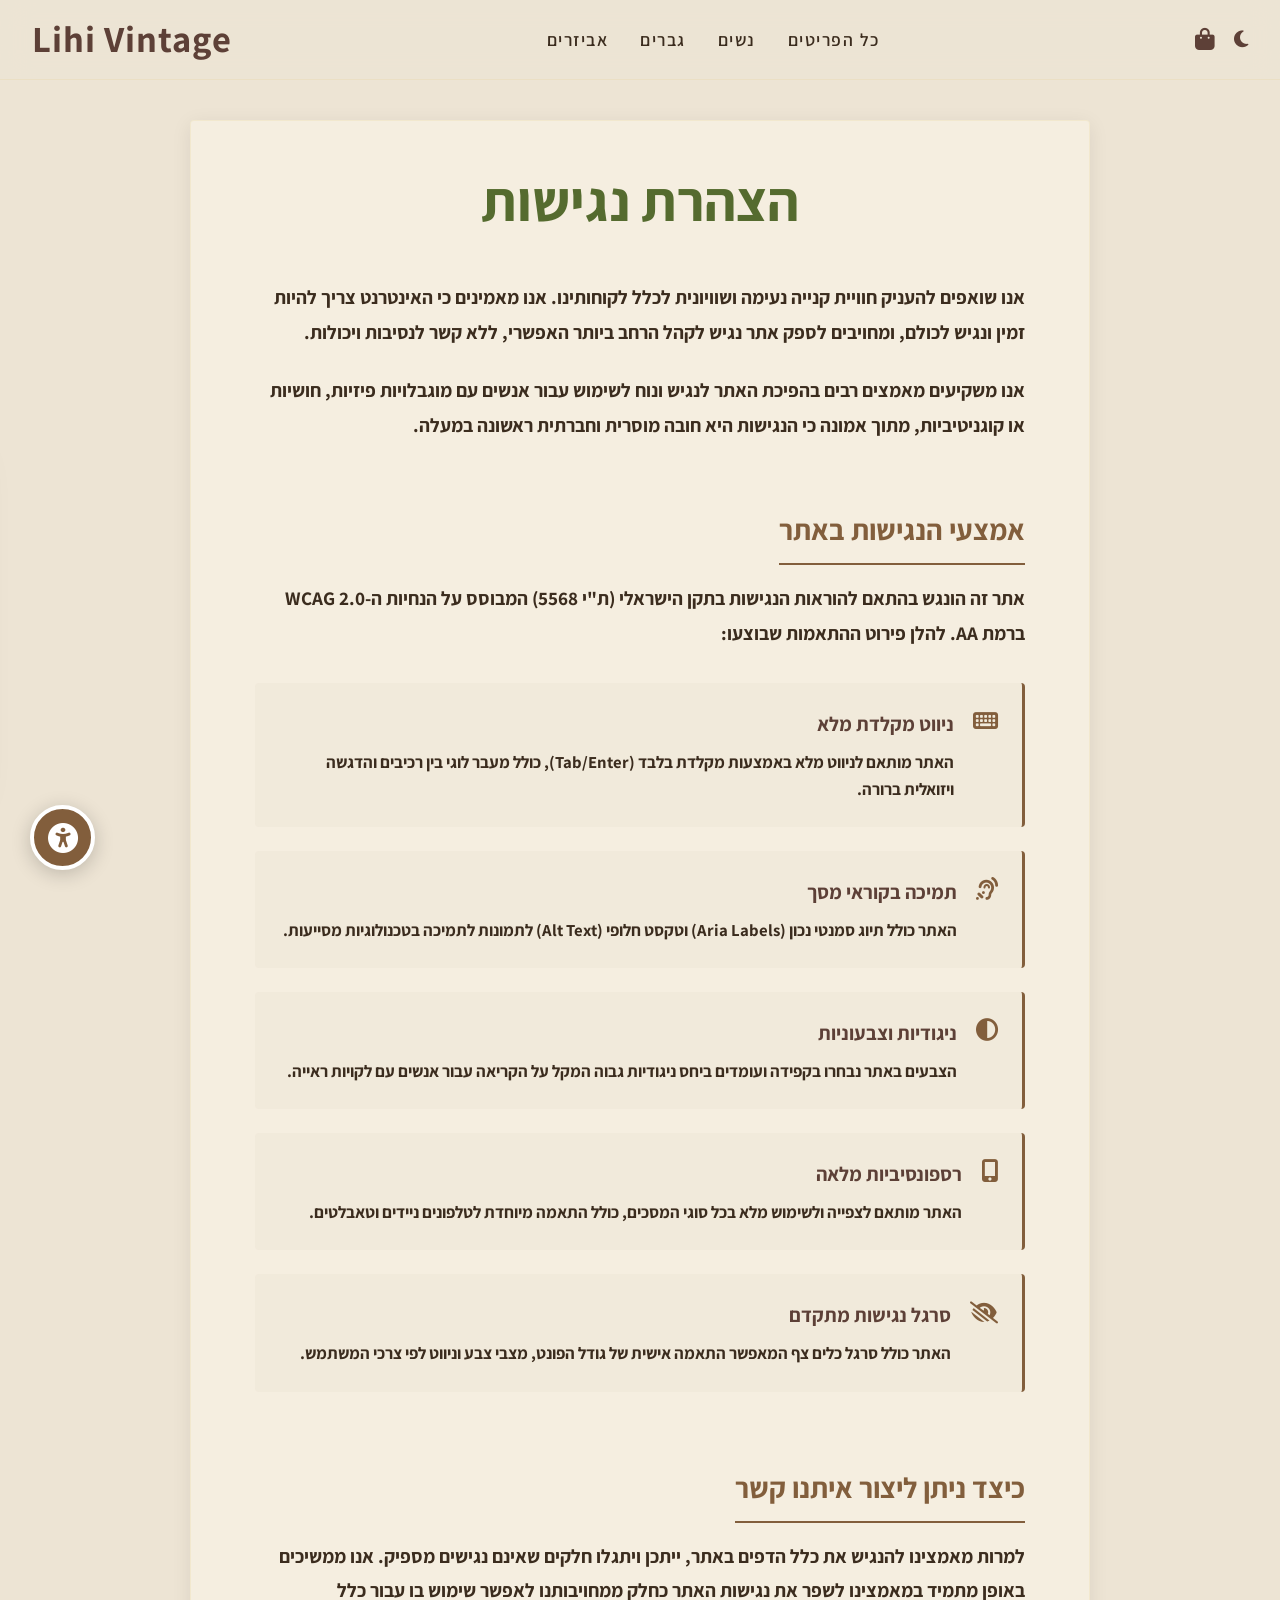
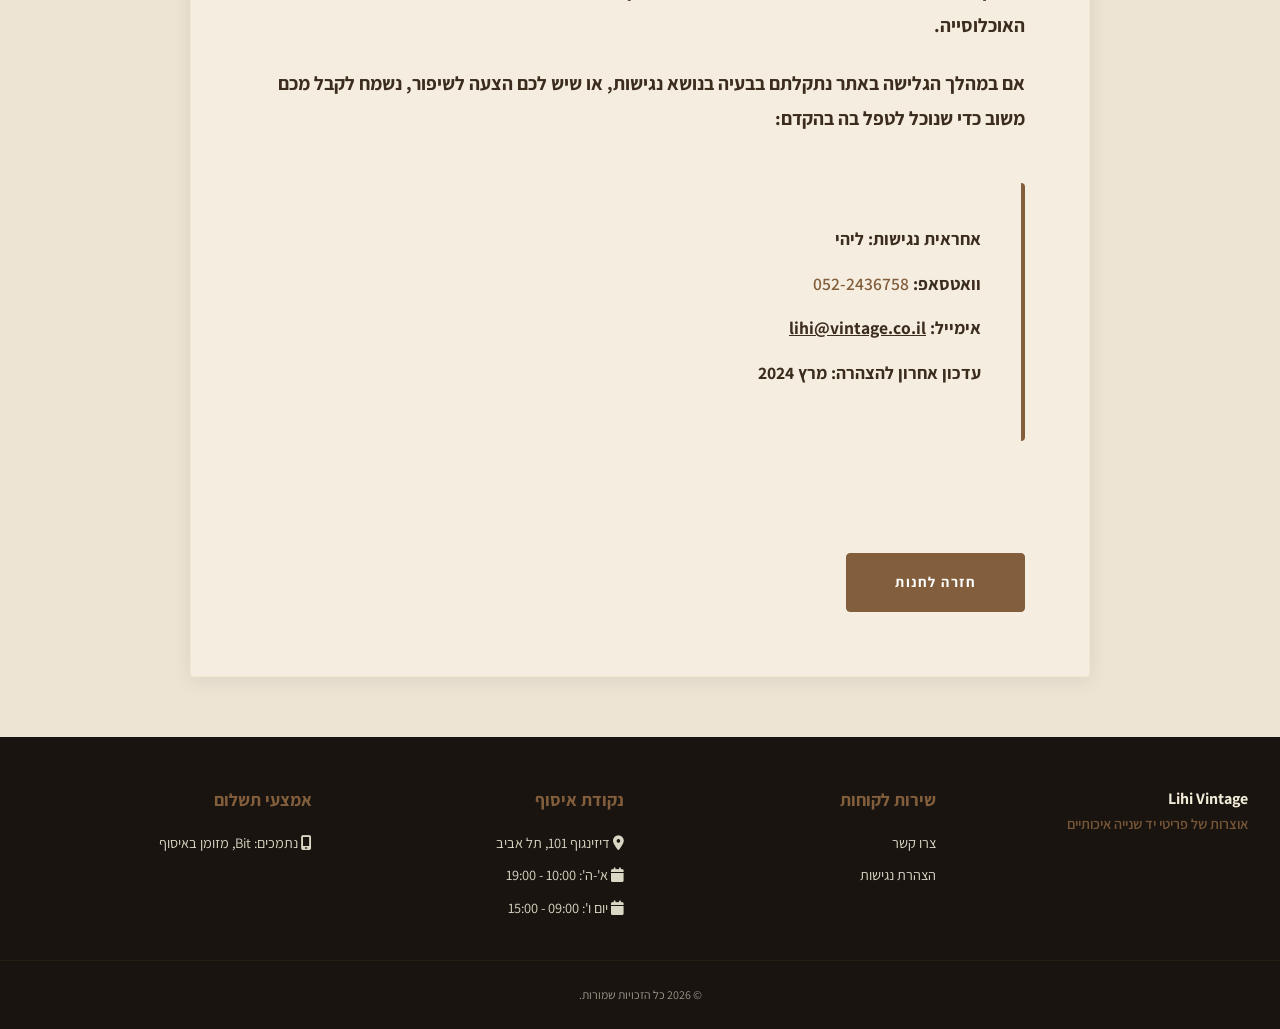
==== commit 9b3a4f55: "Add files via upload" ====
--- a/accessibility.html
+++ b/accessibility.html
@@ -219,7 +219,7 @@
         <div class="container footer-content">
             <div class="footer-section">
                 <div class="footer-logo serif">Lihi Vintage</div>
-                <p>אוצרות של פריטי יד שנייה איכותיים</p>
+                <p class="footer-info-text">אוצרות של פריטי יד שנייה איכותיים</p>
             </div>
             <div class="footer-section">
                 <h3>שירות לקוחות</h3>
--- a/style.css
+++ b/style.css
@@ -729,6 +729,12 @@
     opacity: 0.9;
 }
 
+.footer-info-text {
+    font-size: 1.05rem;
+    font-weight: 600;
+    color: var(--accent-color);
+}
+
 .footer-bottom {
     border-top: 1px solid var(--footer-border);
     padding-top: 1.5rem;
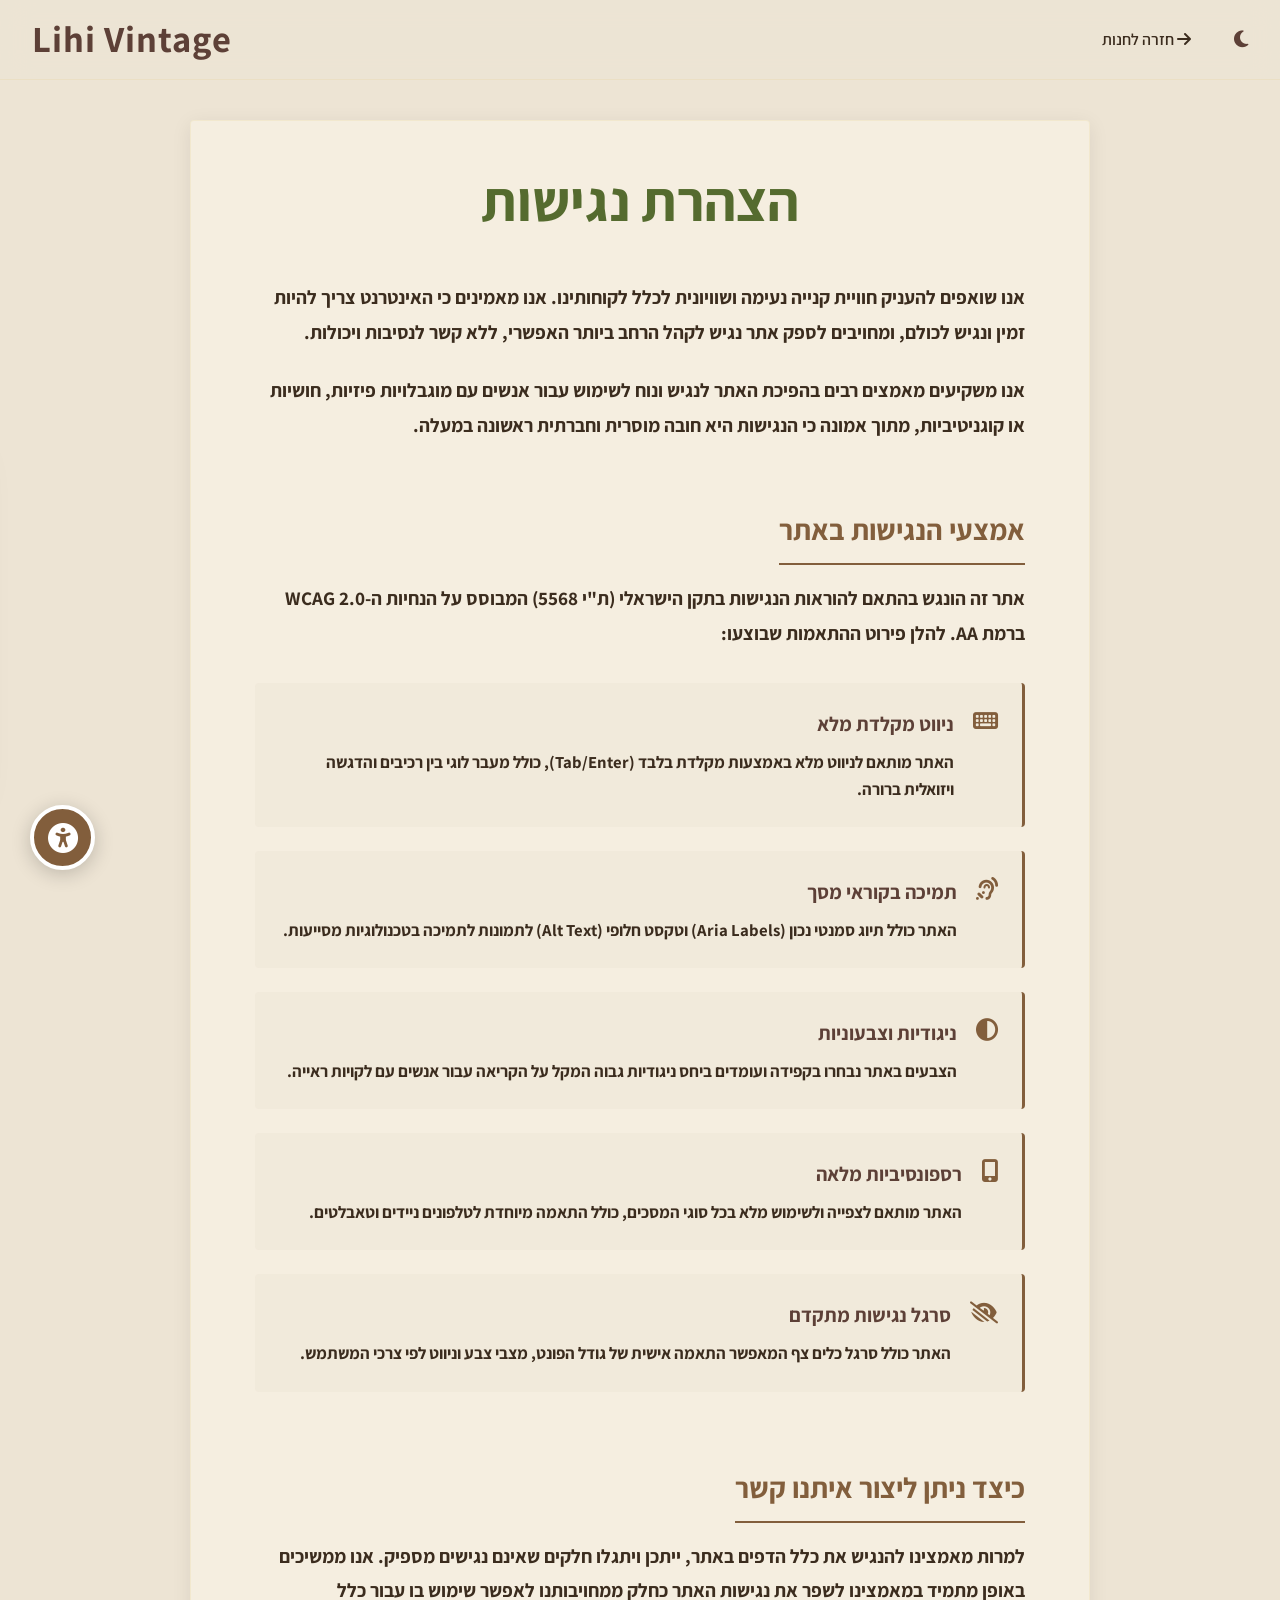
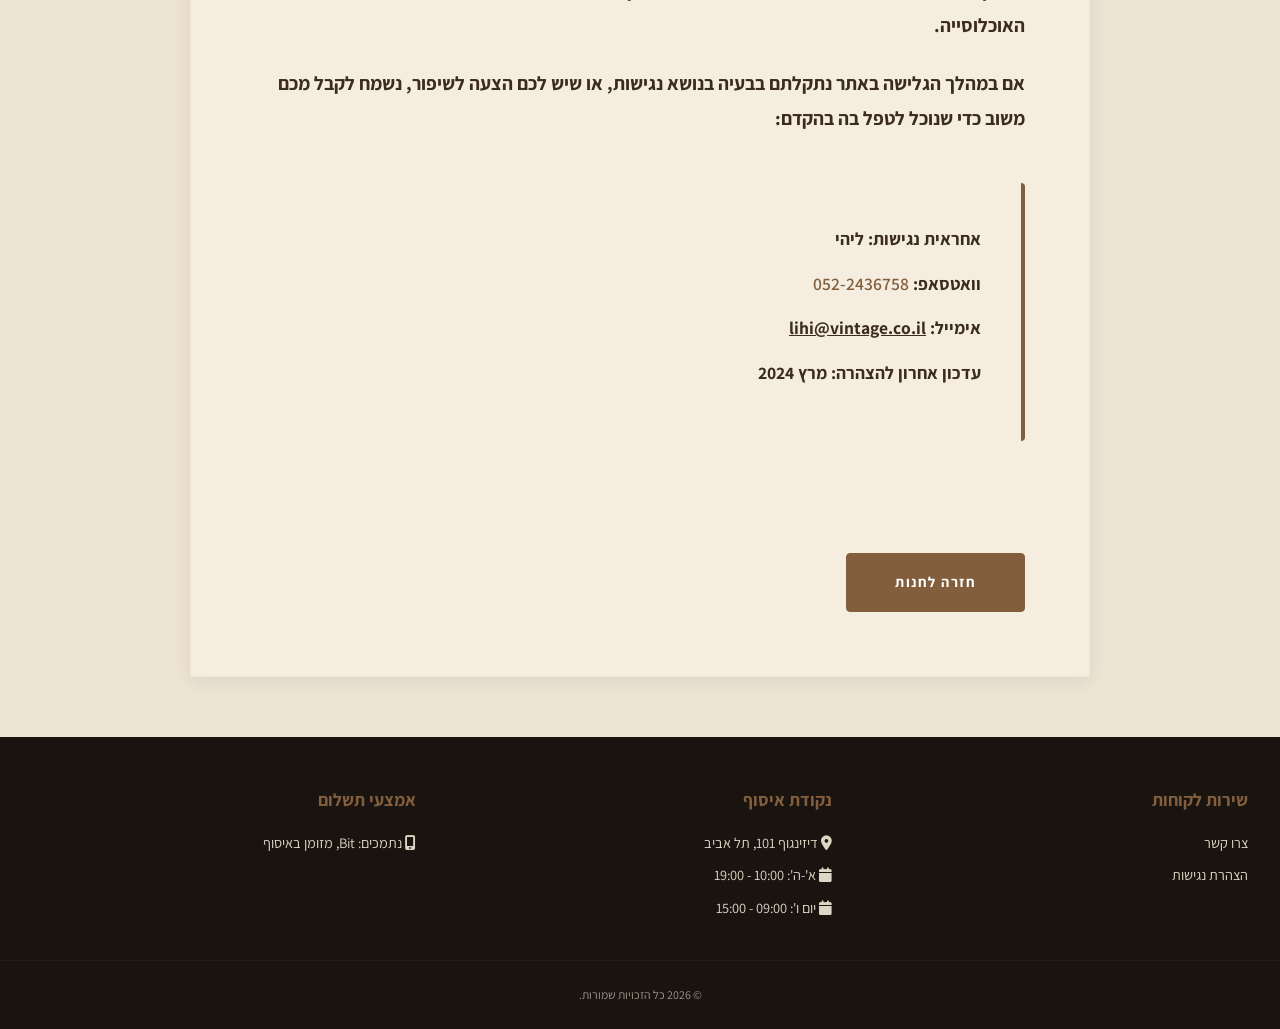
==== commit ccde7cdb: "Add files via upload" ====
--- a/accessibility.html
+++ b/accessibility.html
@@ -126,31 +126,8 @@
     </style>
 </head>
 <body>
-    <!-- Header -->
-    <header>
-        <div class="container header-content">
-            <div class="header-actions">
-                <button id="themeToggle" class="theme-toggle" aria-label="החלפת מצב יום/לילה">
-                    <i class="fa-solid fa-moon"></i>
-                </button>
-                <button class="menu-trigger" aria-label="פתיחת תפריט">
-                    <a href="index.html#menu" style="color: inherit;"><i class="fa-solid fa-bars"></i></a>
-                </button>
-                <a href="index.html#cart" class="cart-trigger" aria-label="צפייה בסל הקניות">
-                    <div class="cart-icon">
-                        <i class="fa-solid fa-shopping-bag" aria-hidden="true"></i>
-                    </div>
-                </a>
-            </div>
-            <nav class="nav-links">
-                <a href="index.html">כל הפריטים</a>
-                <a href="index.html?cat=women">נשים</a>
-                <a href="index.html?cat=men">גברים</a>
-                <a href="index.html?cat=accessories">אביזרים</a>
-            </nav>
-            <div class="logo serif"><a href="index.html" style="color: inherit; text-decoration: none;">Lihi Vintage</a></div>
-        </div>
-    </header>
+    <!-- Header (Populated by JS) -->
+    <header></header>
 
     <main class="page-content container">
         <article class="statement-container serif">
@@ -214,62 +191,12 @@
         </article>
     </main>
 
-    <!-- Footer -->
-    <footer>
-        <div class="container footer-content">
-            <div class="footer-section">
-                <div class="footer-logo serif">Lihi Vintage</div>
-                <p class="footer-info-text">אוצרות של פריטי יד שנייה איכותיים</p>
-            </div>
-            <div class="footer-section">
-                <h3>שירות לקוחות</h3>
-                <ul class="footer-links">
-                    <li><a href="https://wa.me/972522436758" target="_blank" rel="noopener">צרו קשר</a></li>
-                    <li><a href="accessibility.html">הצהרת נגישות</a></li>
-                </ul>
-            </div>
-            <div class="footer-section">
-                <h3>נקודת איסוף</h3>
-                <p><i class="fa-solid fa-location-dot"></i> דיזינגוף 101, תל אביב</p>
-                <p><i class="fa-solid fa-calendar"></i> א'-ה': 10:00 - 19:00</p>
-                <p><i class="fa-solid fa-calendar"></i> יום ו': 09:00 - 15:00</p>
-            </div>
-            <div class="footer-section">
-                <h3>אמצעי תשלום</h3>
-                <p><i class="fa-solid fa-mobile-screen"></i> נתמכים: Bit, מזומן באיסוף</p>
-            </div>
-        </div>
-        <div class="container footer-bottom">
-            <p>&copy; 2026 כל הזכויות שמורות.</p>
-        </div>
-    </footer>
-    <script>
-        // Simple Theme Setup for Static Pages
-        const themeToggle = document.getElementById('themeToggle');
-        const html = document.documentElement;
-
-        function setupTheme() {
-            const savedTheme = localStorage.getItem('lihi-theme') || 'light';
-            html.setAttribute('data-theme', savedTheme);
-            updateThemeIcon(savedTheme);
-        }
-
-        function updateThemeIcon(theme) {
-            if (!themeToggle) return;
-            const icon = themeToggle.querySelector('i');
-            icon.className = theme === 'dark' ? 'fa-solid fa-sun' : 'fa-solid fa-moon';
-        }
-
-        themeToggle.addEventListener('click', () => {
-            const currentTheme = html.getAttribute('data-theme');
-            const newTheme = currentTheme === 'light' ? 'dark' : 'light';
-            html.setAttribute('data-theme', newTheme);
-            localStorage.setItem('lihi-theme', newTheme);
-            updateThemeIcon(newTheme);
-        });
-
-        setupTheme();
-    </script>
+    <!-- Footer (Populated by JS) -->
+    <footer></footer>
+
+    <!-- Mobile Nav Overlay (Populated by JS) -->
+    <div class="mobile-nav-overlay" id="mobileNavOverlay"></div>
+    <script src="shared-components.js"></script>
     <script src="accessibility-bar.js"></script>
 </body>
 </html>
--- a/style.css
+++ b/style.css
@@ -729,9 +729,9 @@
     opacity: 0.9;
 }
 
-.footer-info-text {
-    font-size: 1.05rem;
-    font-weight: 600;
+.footer-section p.footer-info-text {
+    font-size: 1.25rem;
+    font-weight: 700;
     color: var(--accent-color);
 }
 
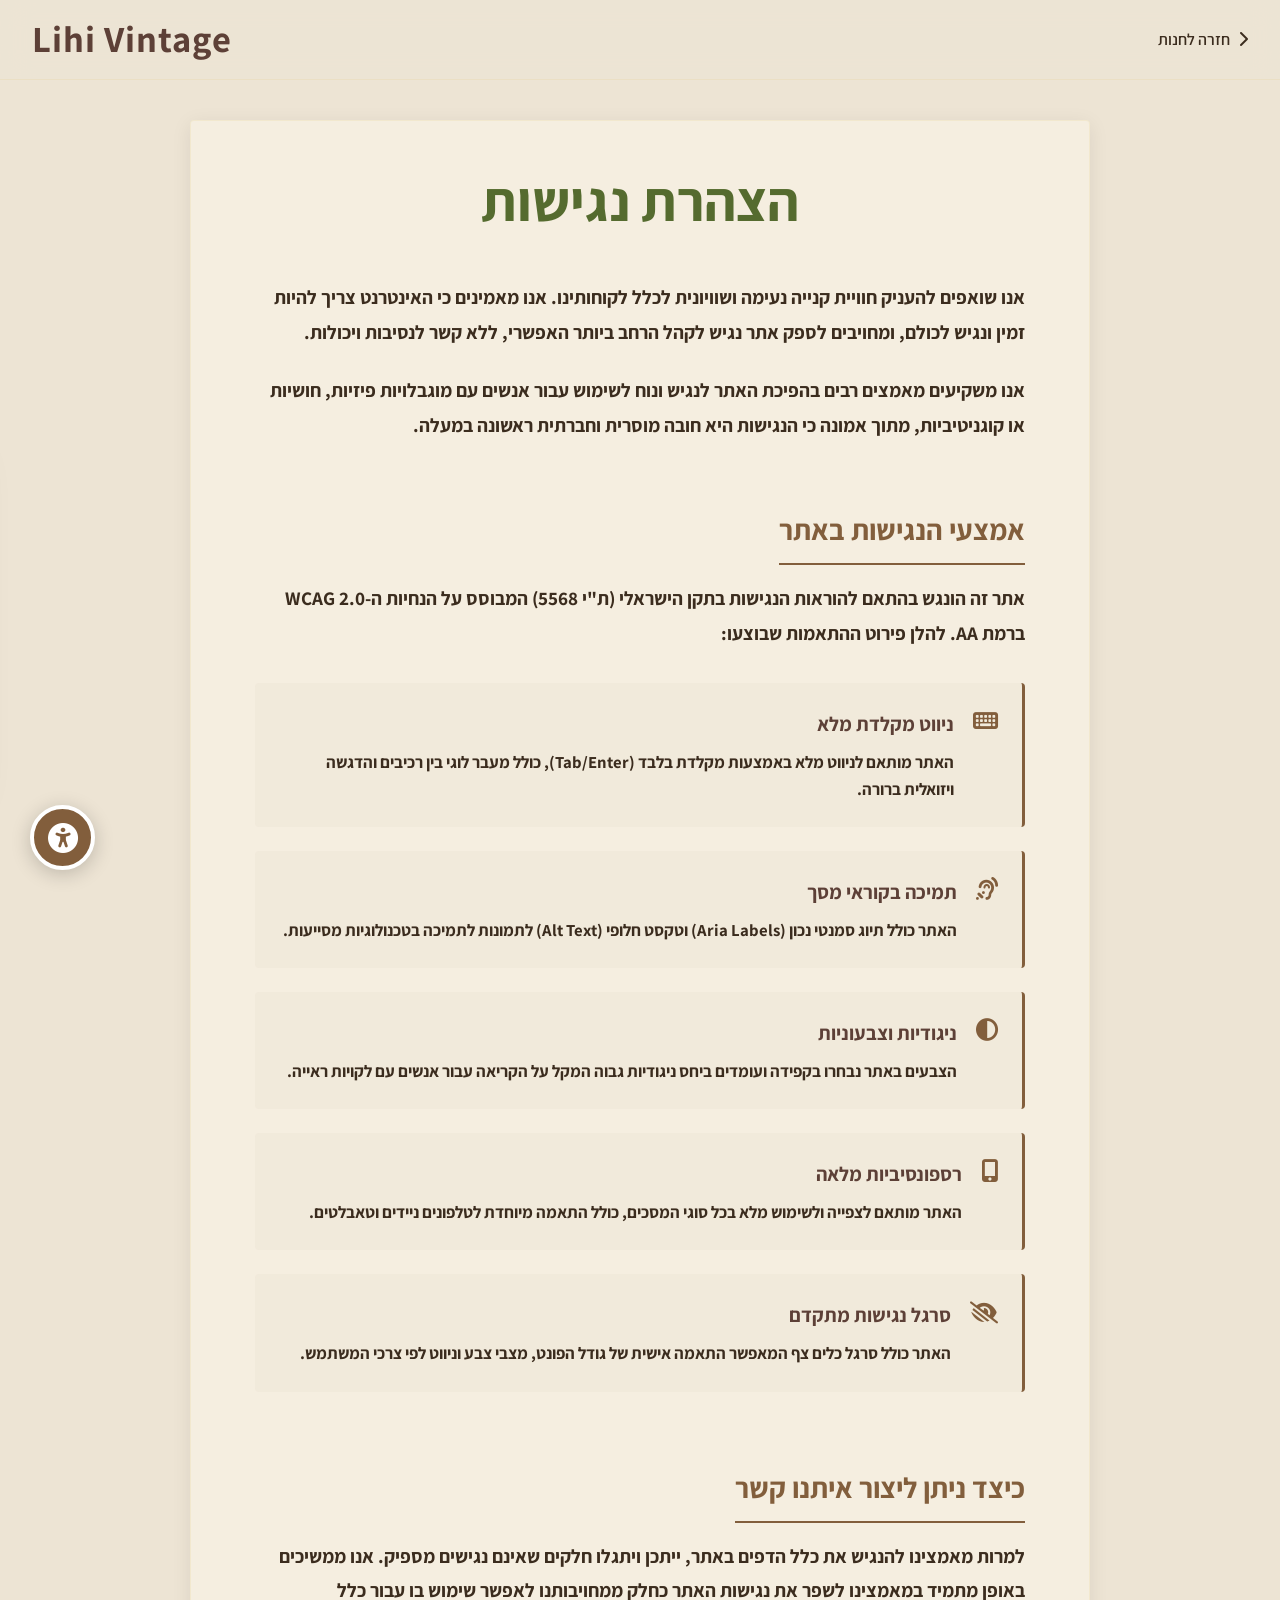
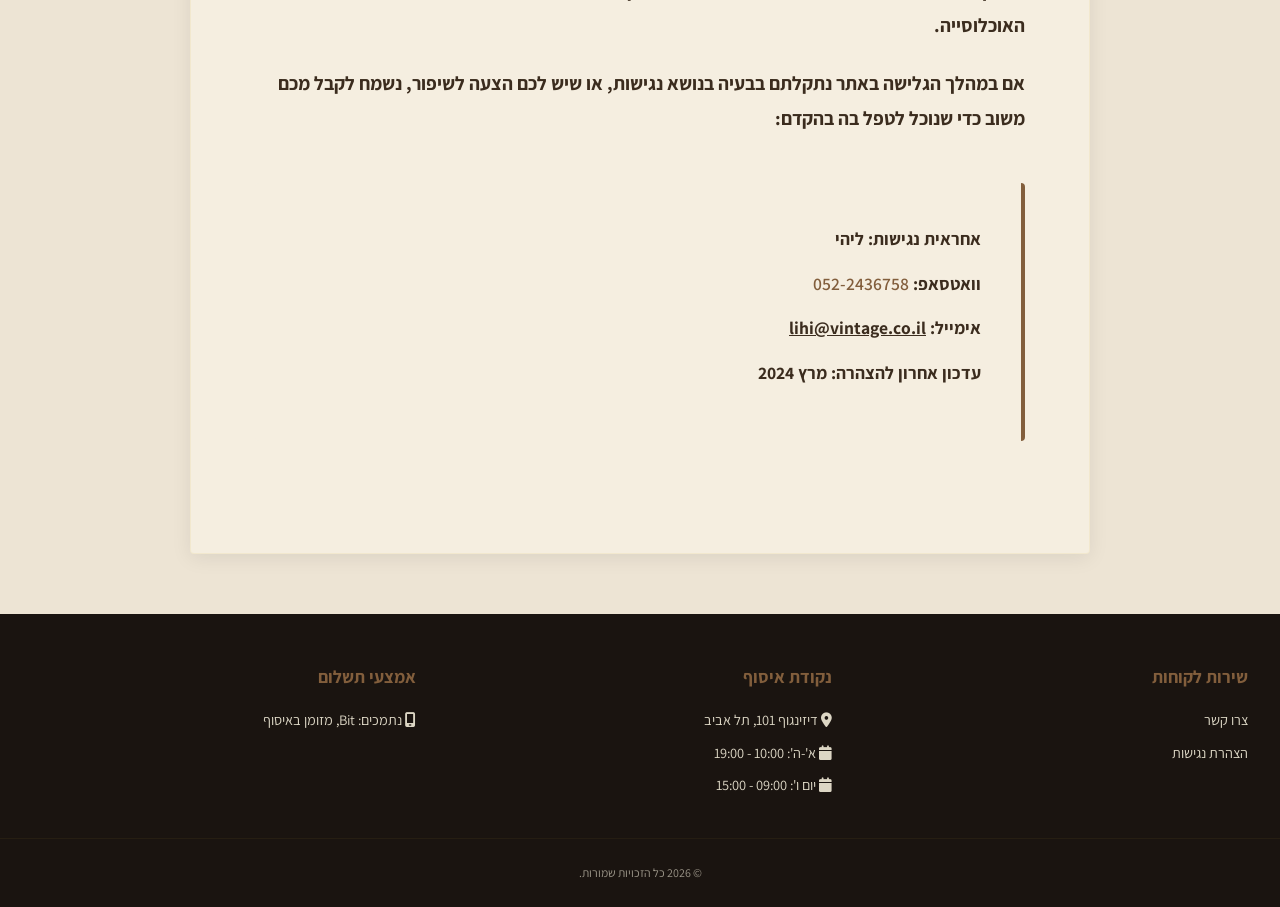
==== commit 484cd95e: "Add files via upload" ====
--- a/accessibility.html
+++ b/accessibility.html
@@ -187,7 +187,6 @@
                 <p><strong>עדכון אחרון להצהרה:</strong> מרץ 2024</p>
             </div>
 
-            <a href="index.html" class="btn btn-primary back-home-link">חזרה לחנות</a>
         </article>
     </main>
 
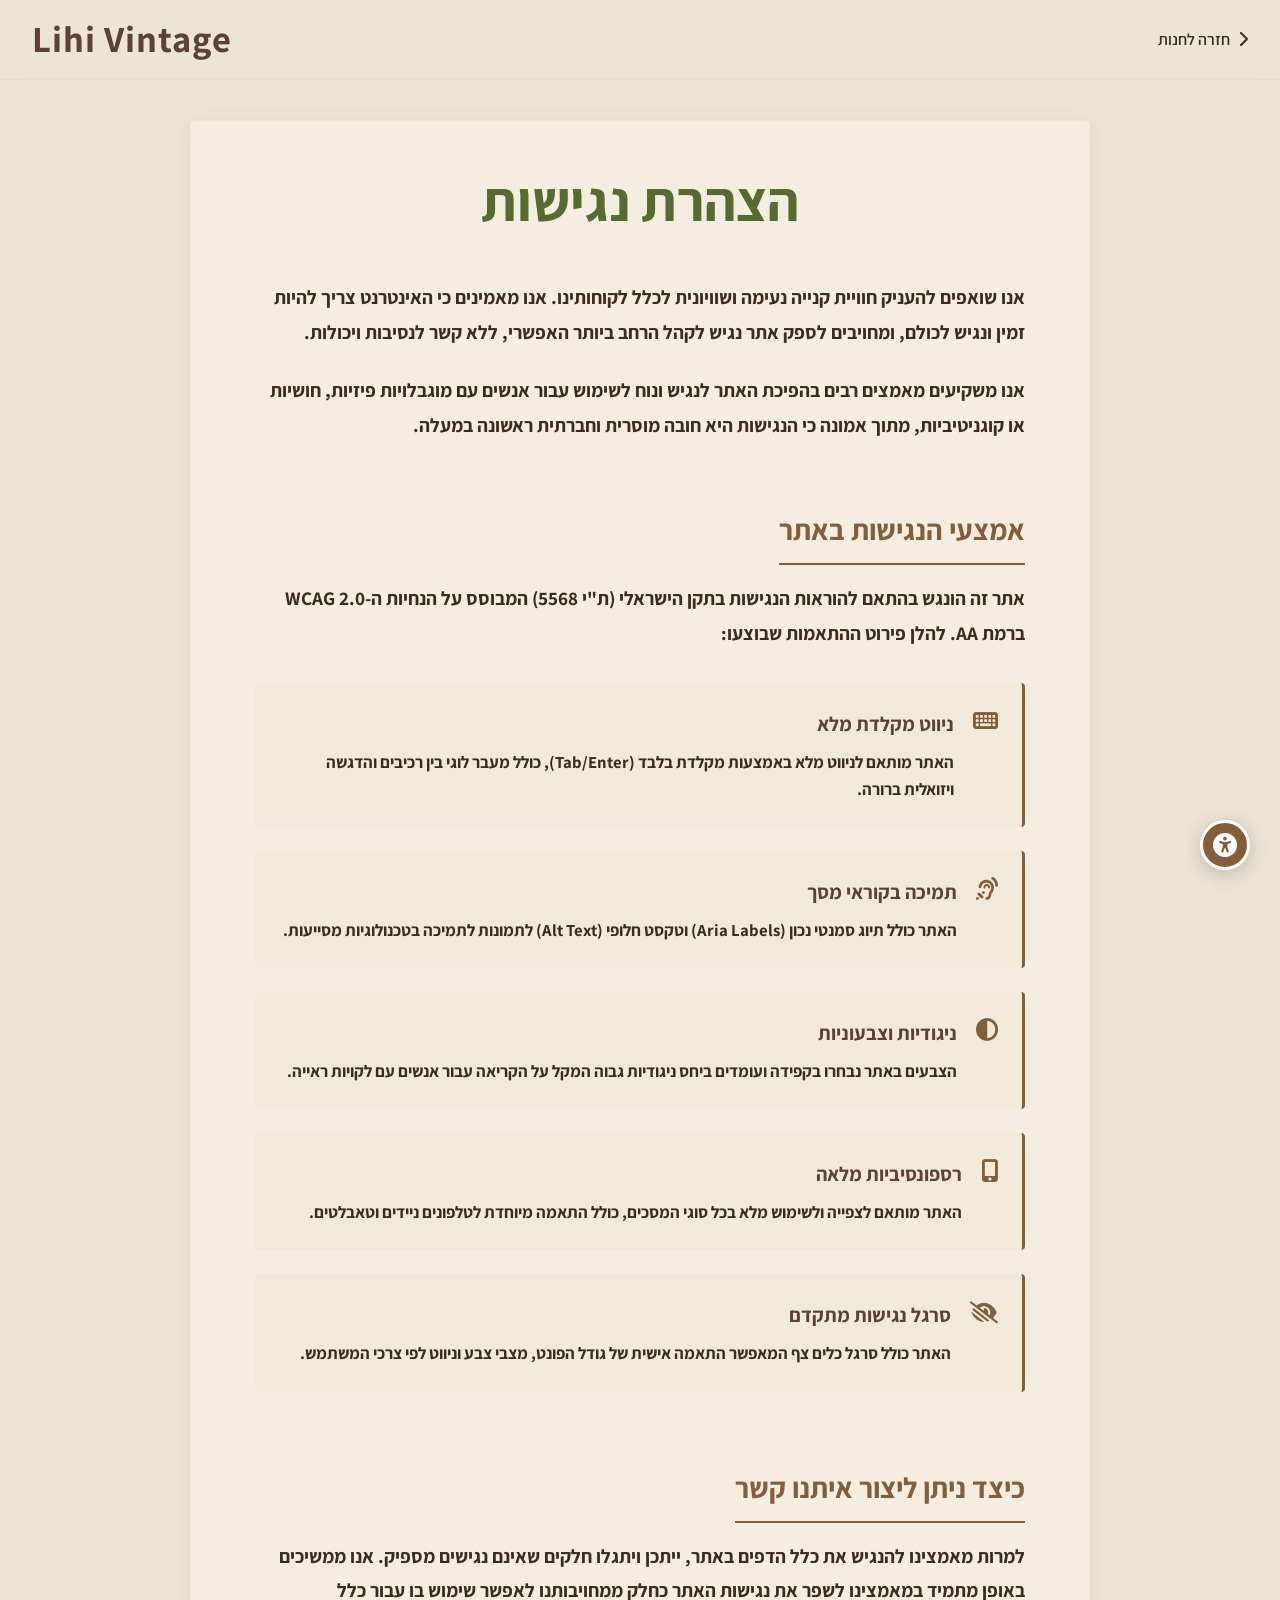
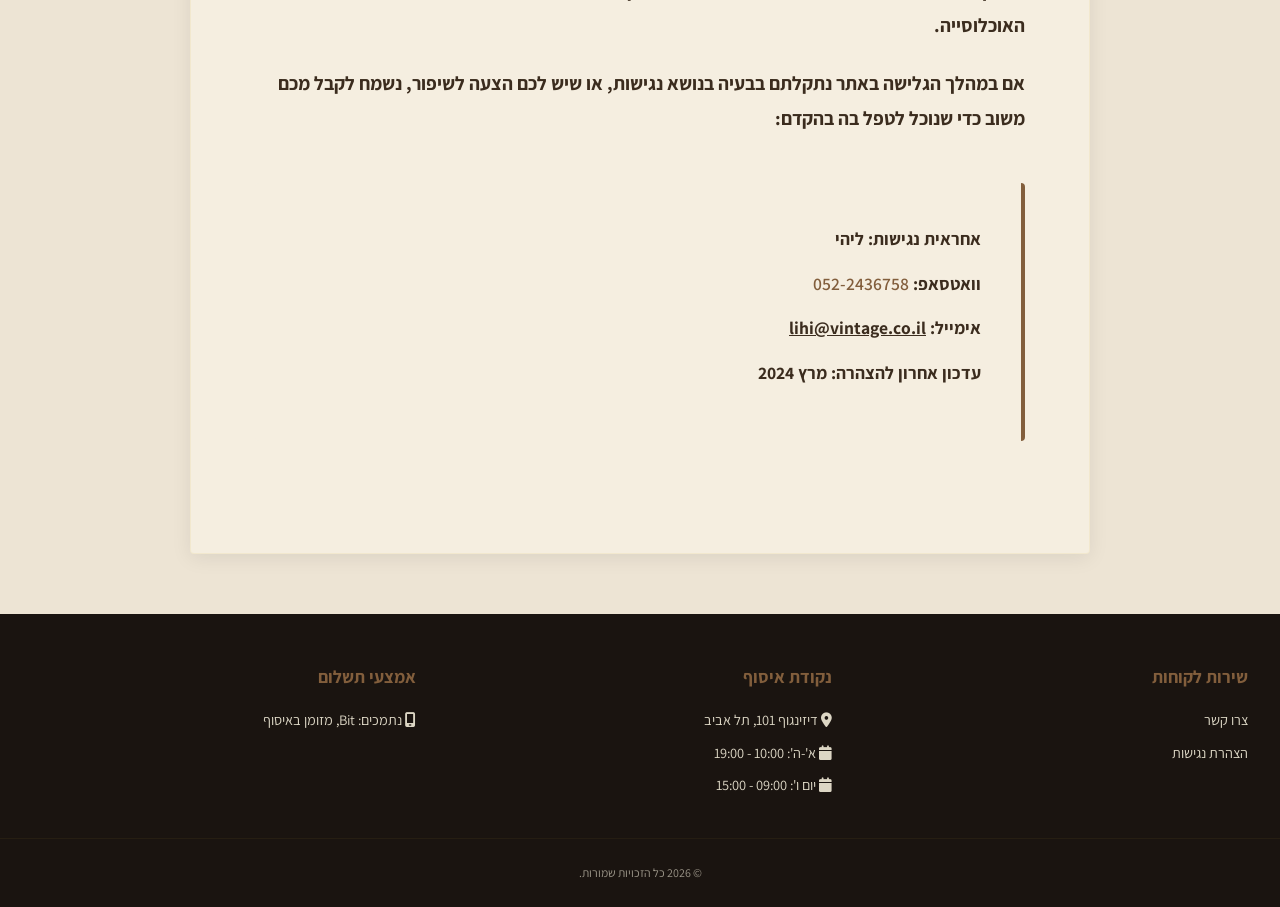
==== commit 239ac773: "Add files via upload" ====
--- a/accessibility.html
+++ b/accessibility.html
@@ -3,7 +3,7 @@
 <head>
     <meta charset="UTF-8">
     <meta name="viewport" content="width=device-width, initial-scale=1.0">
-    <title>הצהרת נגישות | ליהי וינטג'</title>
+    <title>Lihi Vintage</title>
     <!-- Google Fonts -->
     <link rel="preconnect" href="https://fonts.googleapis.com">
     <link rel="preconnect" href="https://fonts.gstatic.com" crossorigin>
--- a/style.css
+++ b/style.css
@@ -462,7 +462,8 @@
     right: 0;
 }
 
-.cart-header {
+.cart-header,
+.mobile-nav-header {
     display: flex;
     justify-content: space-between;
     align-items: center;
@@ -471,14 +472,28 @@
     padding-bottom: 1rem;
 }
 
+
 [data-theme="dark"] .cart-header,
 [data-theme="dark"] .cart-footer {
     border-color: rgba(255, 255, 255, 0.05);
 }
 
 .close-cart {
+    background: none;
+    border: none;
     font-size: 1.5rem;
     color: var(--primary-color);
+    cursor: pointer;
+    padding: 0.5rem;
+    display: flex;
+    align-items: center;
+    justify-content: center;
+    transition: var(--transition);
+}
+
+.close-cart:hover,
+.close-mobile-nav:hover {
+    color: var(--accent-color);
 }
 
 .cart-items {
@@ -814,10 +829,10 @@
     height: 100%;
     background-color: var(--bg-color);
     z-index: 4001;
-    padding: 2rem 1.2rem;
+    padding: 1.5rem 1.2rem;
     display: flex;
     flex-direction: column;
-    align-items: center;
+    align-items: stretch; /* Change from center to stretch */
     transition: 0.4s cubic-bezier(0.165, 0.84, 0.44, 1);
     box-shadow: -5px 0 25px rgba(0,0,0,0.15); /* Shadow on the left */
 }
@@ -827,11 +842,16 @@
 }
 
 .close-mobile-nav {
-    position: absolute;
-    top: 1.5rem;
-    right: 1.5rem; /* Reversed for drawer context */
-    font-size: 1.8rem;
+    background: none;
+    border: none;
+    font-size: 1.5rem;
     color: var(--primary-color);
+    cursor: pointer;
+    padding: 0.5rem;
+    display: flex;
+    align-items: center;
+    justify-content: center;
+    transition: var(--transition);
 }
 
 .mobile-logo-box {
@@ -914,7 +934,40 @@
         font-size: 1.6rem;
     }
     .header-content {
-        padding: 0 1rem;
+        padding: 0 0.8rem;
+    }
+    .header-actions {
+        gap: 0.8rem;
+    }
+    .mobile-active-category {
+        display: block !important;
+        font-size: 0.8rem;
+        font-weight: 700;
+        color: var(--accent-color);
+        background-color: var(--card-bg);
+        border: 1px solid var(--accent-color);
+        padding: 0.2rem 0.6rem;
+        border-radius: 20px;
+        white-space: nowrap;
+        max-width: 100px;
+        overflow: hidden;
+        text-overflow: ellipsis;
+    }
+    @media (max-width: 380px) {
+        .logo {
+            font-size: 1.35rem;
+        }
+        .header-actions {
+            gap: 0.5rem;
+        }
+        .mobile-active-category {
+            font-size: 0.7rem;
+            padding: 0.15rem 0.5rem;
+            max-width: 80px;
+        }
+        .container {
+            padding: 0 0.8rem;
+        }
     }
 }
 /* Toast Notifications */
